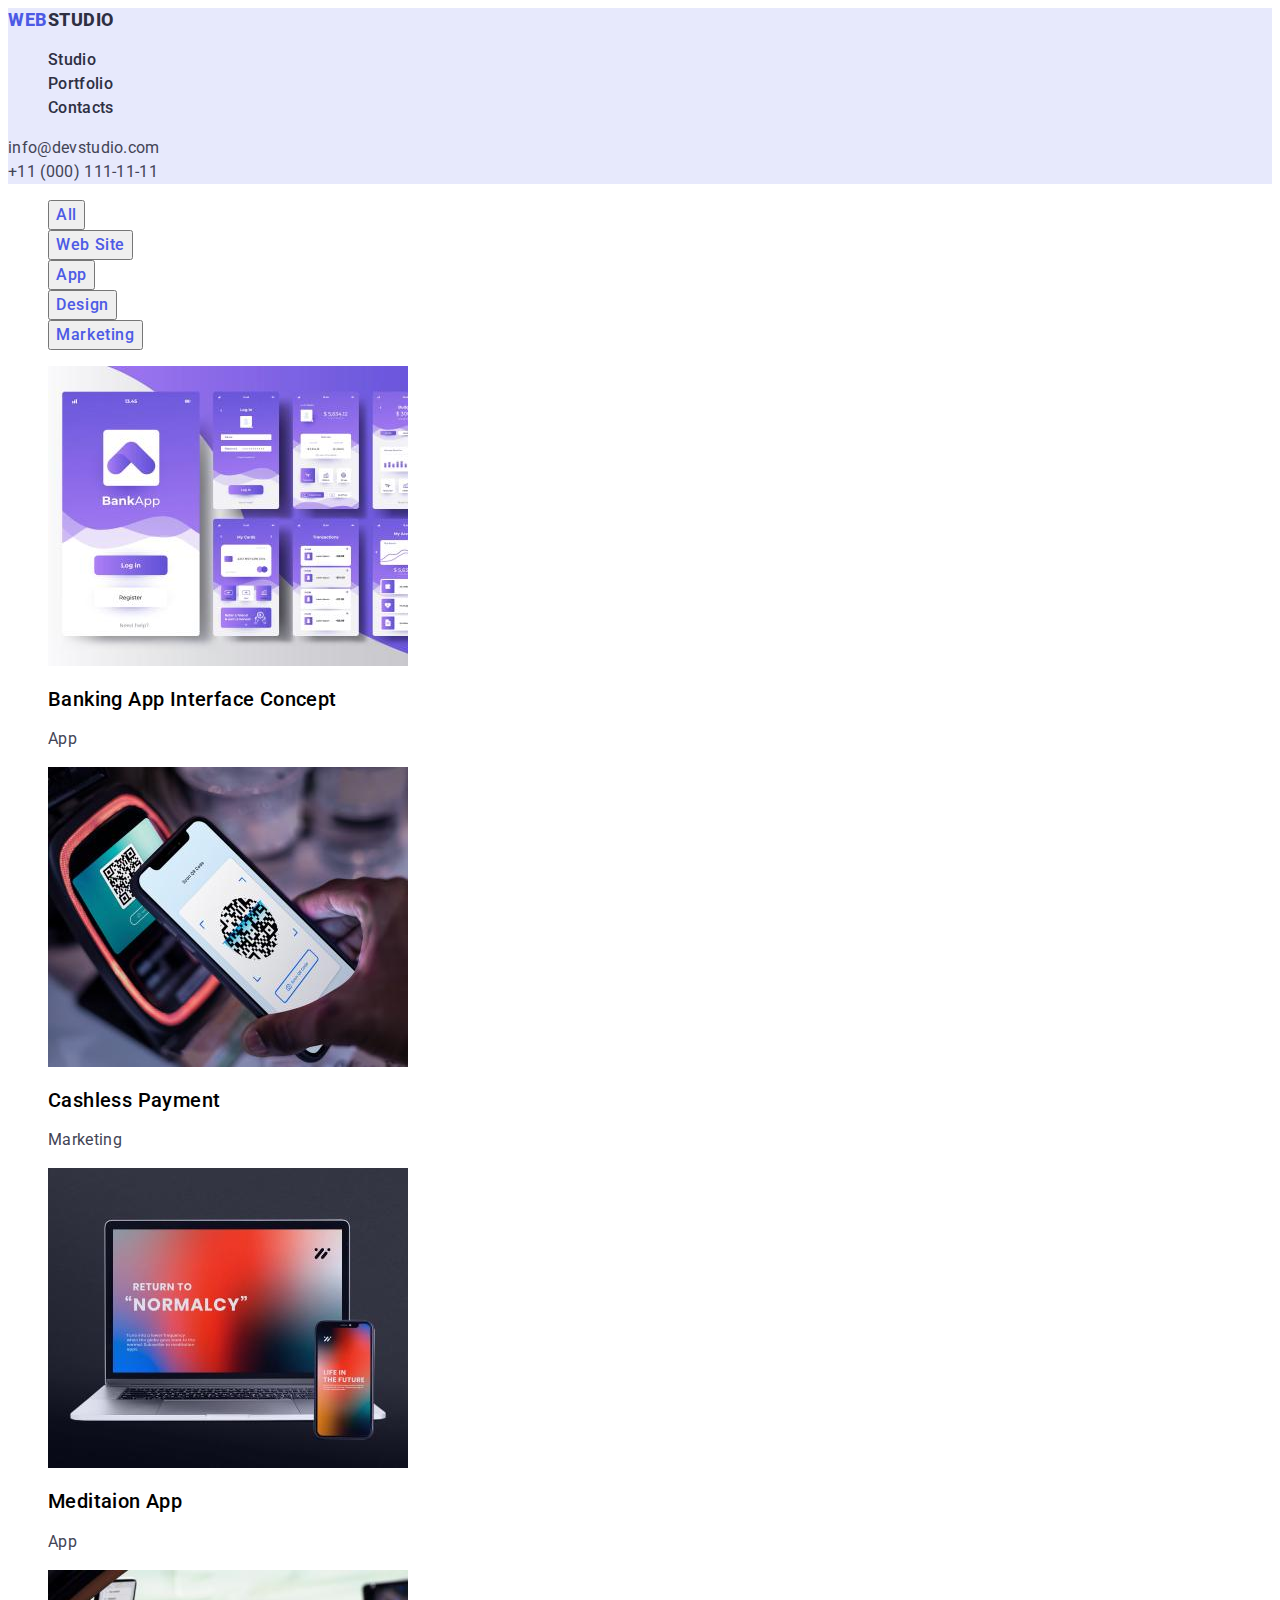
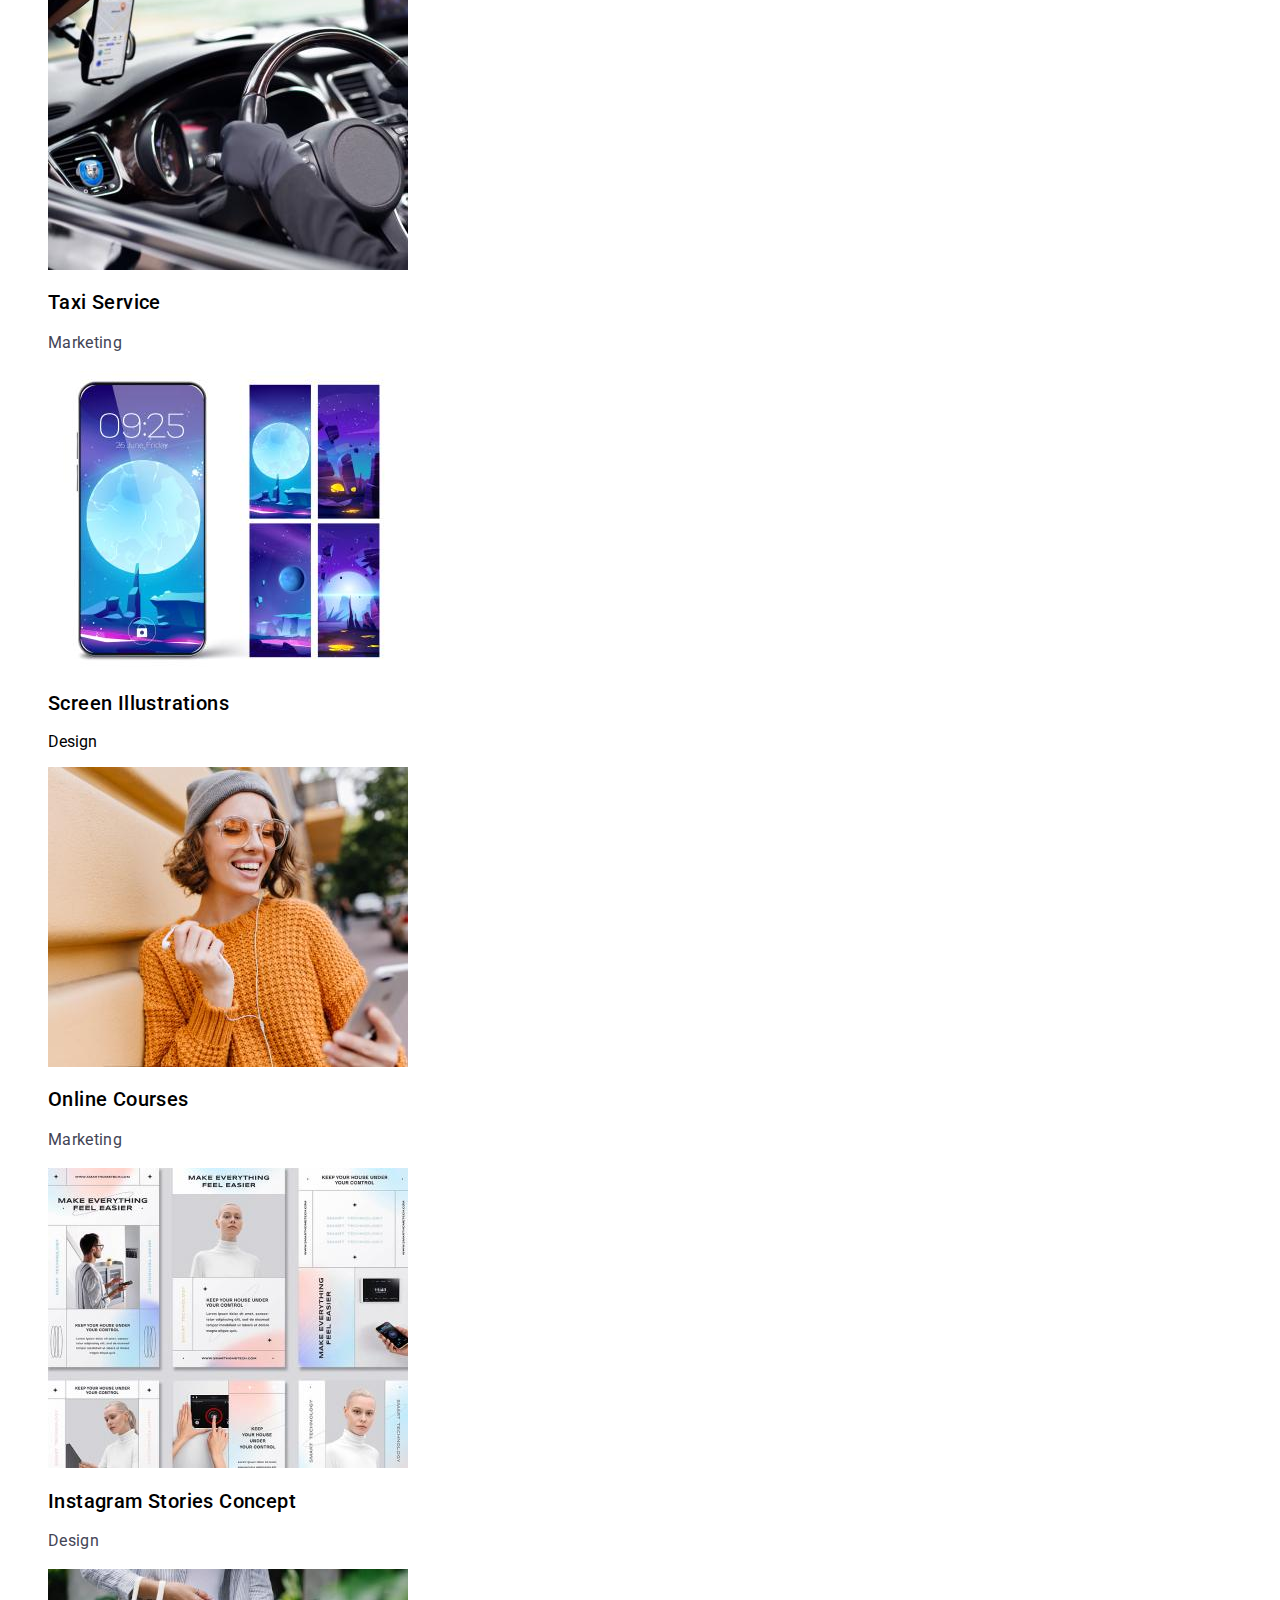
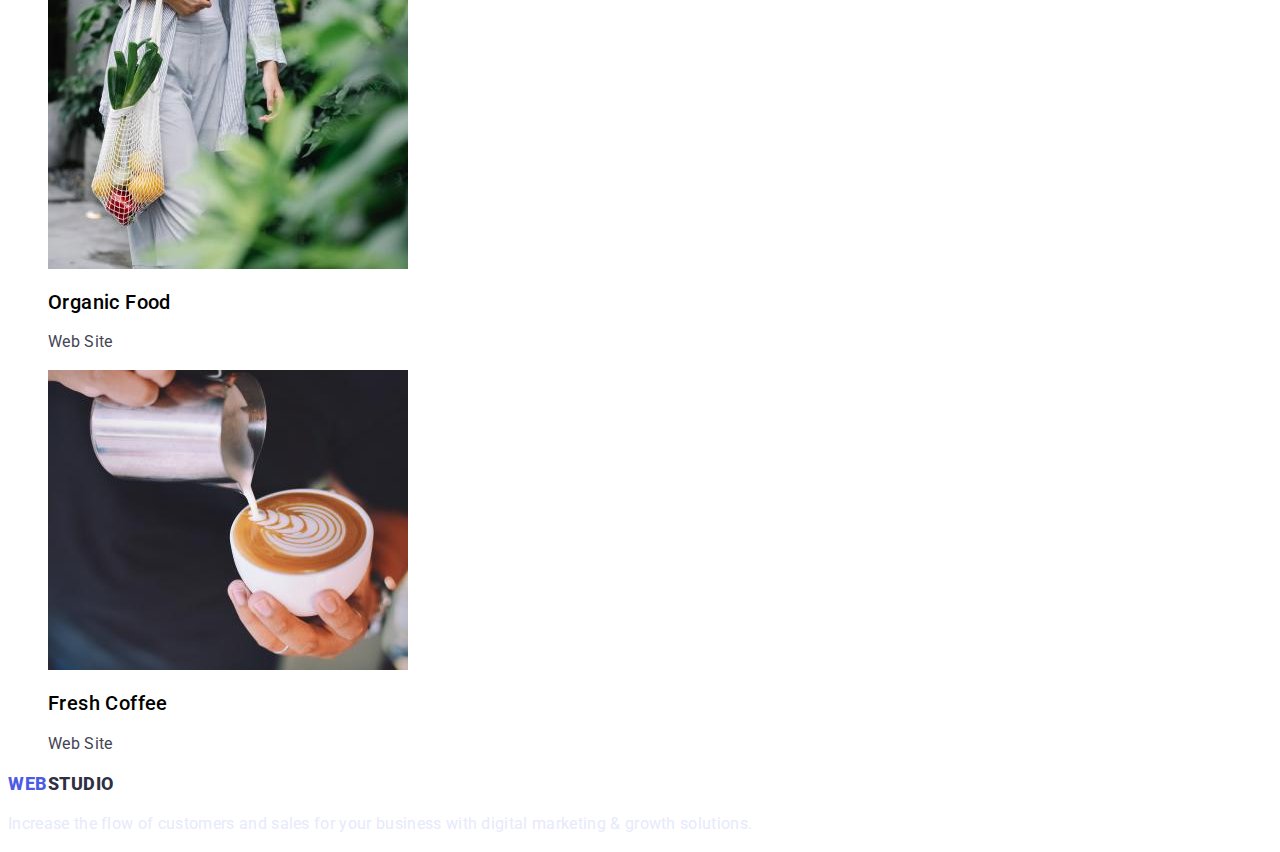
==== portfolio.html @ a1622639 "Initial commit" ====
<!DOCTYPE html>
<html lang="en">
  <head>
    <meta charset="UTF-8" />
    <meta http-equiv="X-UA-Compatible" content="IE=edge" />
    <meta name="viewport" content="width=device-width, initial-scale=1.0" />
    <title>Portfolio</title>
<link rel="preconnect" href="https://fonts.googleapis.com">
<link rel="preconnect" href="https://fonts.gstatic.com" crossorigin>
<link href="https://fonts.googleapis.com/css2?family=Raleway:wght@400;800&family=Roboto:ital,wght@0,400;0,500;0,900;1,700&display=swap" rel="stylesheet">
<link rel="stylesheet" href="./css/styles.css">
  </head>
  <body>
    <header class="header ">
      <nav class="header-navigation list ">
      <a href="./index.html" class="logo link">Web<span class="logo-span">Studio</span></a>
        </a>

        <ul class="link header-list list">
          <li class="header-item"><a href="./index.html" class="header-link link">Studio</a></li>
          <li class="header-item"><a href="./portfolio.html" class="header-link link">Portfolio</a></li>
          <li class="header-item"><a href="" class="header-link link">Contacts</a></li>
        </ul>
      </nav>  
         
       <address class="header-addres list link"><li>
        <a href="info@devstudio.com" class="header-mail list link">info@devstudio.com</a></li>
        <li><a href="tel:+110001111111" class="header-tel list link">+11 (000) 111-11-11</a></li></address> 
    

    </header>
    <main class="hero">
      <section class="hero-section">
        <h1 style="display: none;">Portfolio</h1>
          <!-- Кнопки -->
<ul class="hero-list list">
  <li><button type="button" class="hero-btn">All</button></li>
  <li> <button type="button" class="hero-btn">Web Site</button></li>
  <li> <button type="button" class="hero-btn">App</button></li>
  <li><button type="button" class="hero-btn">Design</button></li>
  <li> <button type="button" class="hero-btn">Marketing</button></li>
</ul>
<!-- Кнопки -->

      <!-- Портфоліо -->
         
          <ul class="portfolio-list list">
            <li>
              <img src="./images/bank-app.jpg" alt="bank-app"> </img>
              <h2 class="portfolio-item">Banking App Interface Concept</h2>
                <p class="portfolio-subtitle">App</p>
            </li>
            <li>
              <img src="./images/cashless.jpg" alt="cashless-payment">
                <h2 class="portfolio-item">Cashless Payment</h2>
                <p class="portfolio-subtitle">Marketing</p>
              </img>
            </li>
            <li>
              <img src="./images/meditation-app.jpg" alt="meditation-app">
                <h2 class="portfolio-item">Meditaion App</h2>
                <p class="portfolio-subtitle">App</p>
              </img>
            </li>
            <li>
              <img src="./images/taxi-service.jpg" alt="taxi-service">
                <h2 class="portfolio-item">Taxi Service</h2>
                <p class="portfolio-subtitle">Marketing</p>
              </img>
            </li>
            <li>
              <img src="./images/screen.jpg" alt="Illustrations">
                <h2 class="portfolio-item">Screen Illustrations</h2>
                <p>Design</p>
              </img>
            </li>
            <li>
              <img src="./images/courses.jpg" alt="online-courses">
                <h2 class="portfolio-item">Online Courses</h2>
                <p class="portfolio-subtitle">Marketing</p>
              </img>
            </li>
            <li>
              <img src="./images/insta-stories.jpg" alt="Instagram">
                <h2 class="portfolio-item">Instagram Stories Concept</h2>
                <p class="portfolio-subtitle">Design</p>
              </img>
            </li>
            <li>
              <img src="./images/organic-food.jpg" alt="organic-food">
                <h2 class="portfolio-item">Organic Food</h2>
                <p class="portfolio-subtitle">Web Site</p>
              </img>
            </li>
            <li>
              <img src="./images/fresh-coffe.jpg" alt="fresh-coffe">
                <h2 class="portfolio-item">Fresh Coffee</h2>
                <p class="portfolio-subtitle">Web Site</p> 
              </img>
            </li>
          </ul>

      <!-- Портфоліо -->
    </main>


    <footer class="footer">
      <a href="./index.html" class="logo link">Web<span class="logo-span">Studio</span></a>

      <p class="footer-subtitle">
        Increase the flow of customers and sales for your business with digital
        marketing & growth solutions.
      </p>
   
    </footer> 


  </body>
</html>
---- css/styles.css ----
:root {
  --navyblue: #2e2f42;
  --slate: #434455;
  --iris: #4d5ae5;
  --cornflower: #e7e9fc;
  --background: #fff;
  --white: #ffffff;
  --ocean: #404bbf;
}

body {
  font-family: 'Roboto', sans-serif;
  background-color: var(--background);
}
.list {
  list-style: none;
}
.link {
  text-decoration: none;
}

.logo {
  font-weight: 800;
  font-size: 18px;
  line-height: 1.33;
  display: flex;
  align-items: center;
  letter-spacing: 0.03em;
  text-transform: uppercase;
  color: var(--iris);
}
.logo-span {
  font-weight: 800;
  font-size: 18px;
  line-height: 1.33;
  display: flex;
  align-items: center;
  letter-spacing: 0.03em;
  text-transform: uppercase;
  color: var(--navyblue);
}

/* HW-1 */
.hw-header-link {
  font-weight: 500;
  font-size: 16px;
  line-height: 1.5;
  letter-spacing: 0.02em;
  color: var(--navyblue);
}
.hw-header {
}

.hw-header-list:hover,
.hw-header-list:focus {
  background-color: var(--cornflower);
  color: purple;
}
.hw-header-list {
  background-color: var(--cornflower);
  font-weight: 500;
  font-size: 16px;
  line-height: 1.5;
  letter-spacing: 0.02em;
  color: var(--navyblue);
}
.hw-header-item {
  font-weight: 500;
  font-size: 16px;
  line-height: 1.5;
  letter-spacing: 0.02em;
  color: var(--navyblue);
}
.hw-header-address {
  font-style: normal;
}
.hw-header-mail {
  font-size: 16px;
  line-height: 1.5;

  color: var(--slate);
}
.hw-header-tel {
  font-size: 16px;
  line-height: 1.5;

  color: var(--slate);
}

.hw-hero {
  background-color: var(--navyblue);
}
.hw-hero-title {
  font-weight: 500;
  font-size: 56px;
  line-height: 1.07;
  letter-spacing: 0.02em;
  color: var(--white);
}
.hw-hero-btn {
  font-family: 'Roboto', sans-serif;
  font-weight: 500;
  font-size: 16px;
  line-height: 1.5;
  display: flex;
  letter-spacing: 0.04em;
  color: var(--white);
  background-color: var(--iris);
}
.hw-strategy {
}
.hw-strategy-list {
}

.hw-strategy-title {
  font-size: 20px;
  line-height: 1.2;
  letter-spacing: 0.02em;
  color: var(--navyblue);
}
.hw-strategy-subtitle {
  font-size: 16px;
  line-height: 1.5;
  letter-spacing: 0.02em;
  color: var(--navyblue);
}

.hw-do {
}
.hw-team {
}
.list {
}
.hw-team-title {
  font-weight: 700;
  font-size: 36px;
  line-height: 1.11;
  color: var(--navyblue);
}
.hw-team-item {
}
.hw-team-name {
  font-weight: 500;
  font-size: 20px;
  line-height: 1.2;
  letter-spacing: 0.02em;
  color: var(--navyblue);
}
.hw-team-subtitle {
  font-size: 16px;
  line-height: 1.5;
  letter-spacing: 0.02em;
  color: var(--navyblue);
}
.footer-title {
  font-size: 16px;
  line-height: 1.5;
  letter-spacing: 0.02em;
  color: var(--cornflower);
}

/* HW-1 */

.header {
  background-color: var(--cornflower);
}
.header-navigation {
}
.header-logo {
  font-family: 'Raleway', sans-serif;
}
.header-list {
  font-weight: 500;
  font-size: 16px;
  line-height: 1.5;
  letter-spacing: 0.02em;
  color: var(--navyblue);
}
.header-item {
}
.header-link {
  font-weight: 500;
  font-size: 16px;
  line-height: 1.5;
  letter-spacing: 0.02em;
  color: var(--navyblue);
}
.header-list {
  font-weight: 500;
  font-size: 16px;
  line-height: 1.5;
  letter-spacing: 0.02em;
  color: var(--navyblue);
}
.header-mail {
  font-style: normal;
  font-size: 16px;
  line-height: 1.5;
  letter-spacing: 0.02em;
  color: var(--slate);
}
.header-tel {
  font-style: normal;
  font-size: 16px;
  line-height: 1.5;
  letter-spacing: 0.02em;
  color: var(--slate);
}

.hero {
}
.hero-btn:hover,
.hero-btn:focus {
  color: var(--white);
  background-color: var(--ocean);
}
.hero-list:hover {
}
.hero-btn:hover {
  color: var(--white);
}
.hero-btn:focus {
  color: var(--white);
}
.hero-list {
  font-size: 16px;
  line-height: 1.5;
  letter-spacing: 0.04em;
  color: var(--cornflower);
}

.hero-btn {
  font-family: 'Roboto', sans-serif;
  font-weight: 500;
  font-size: 16px;
  line-height: 1.5;
  letter-spacing: 0.04em;
  color: var(--iris);
}

.portfolio {
}
.portfolio-list {
}
.portfolio-item {
  font-weight: 500;
  font-size: 20px;
  line-height: 1.2;
  letter-spacing: 0.02em;
  color: var(--navyblue) w;
}
.portfolio-subtitle {
  font-size: 16px;
  line-height: 1.5;
  letter-spacing: 0.02em;
  color: var(--slate);
}

.footer {
}
.footer-logo {
  font-family: 'Raleway', sans-serif;
  align-items: flex-start;
  padding: 0px;

  position: absolute;
  width: 115px;
  height: 22px;
  left: 156px;
  top: 1864px;
}
.footer-subtitle {
  font-size: 16px;
  line-height: 1.5;
  letter-spacing: 0.02em;
  color: var(--cornflower);
}
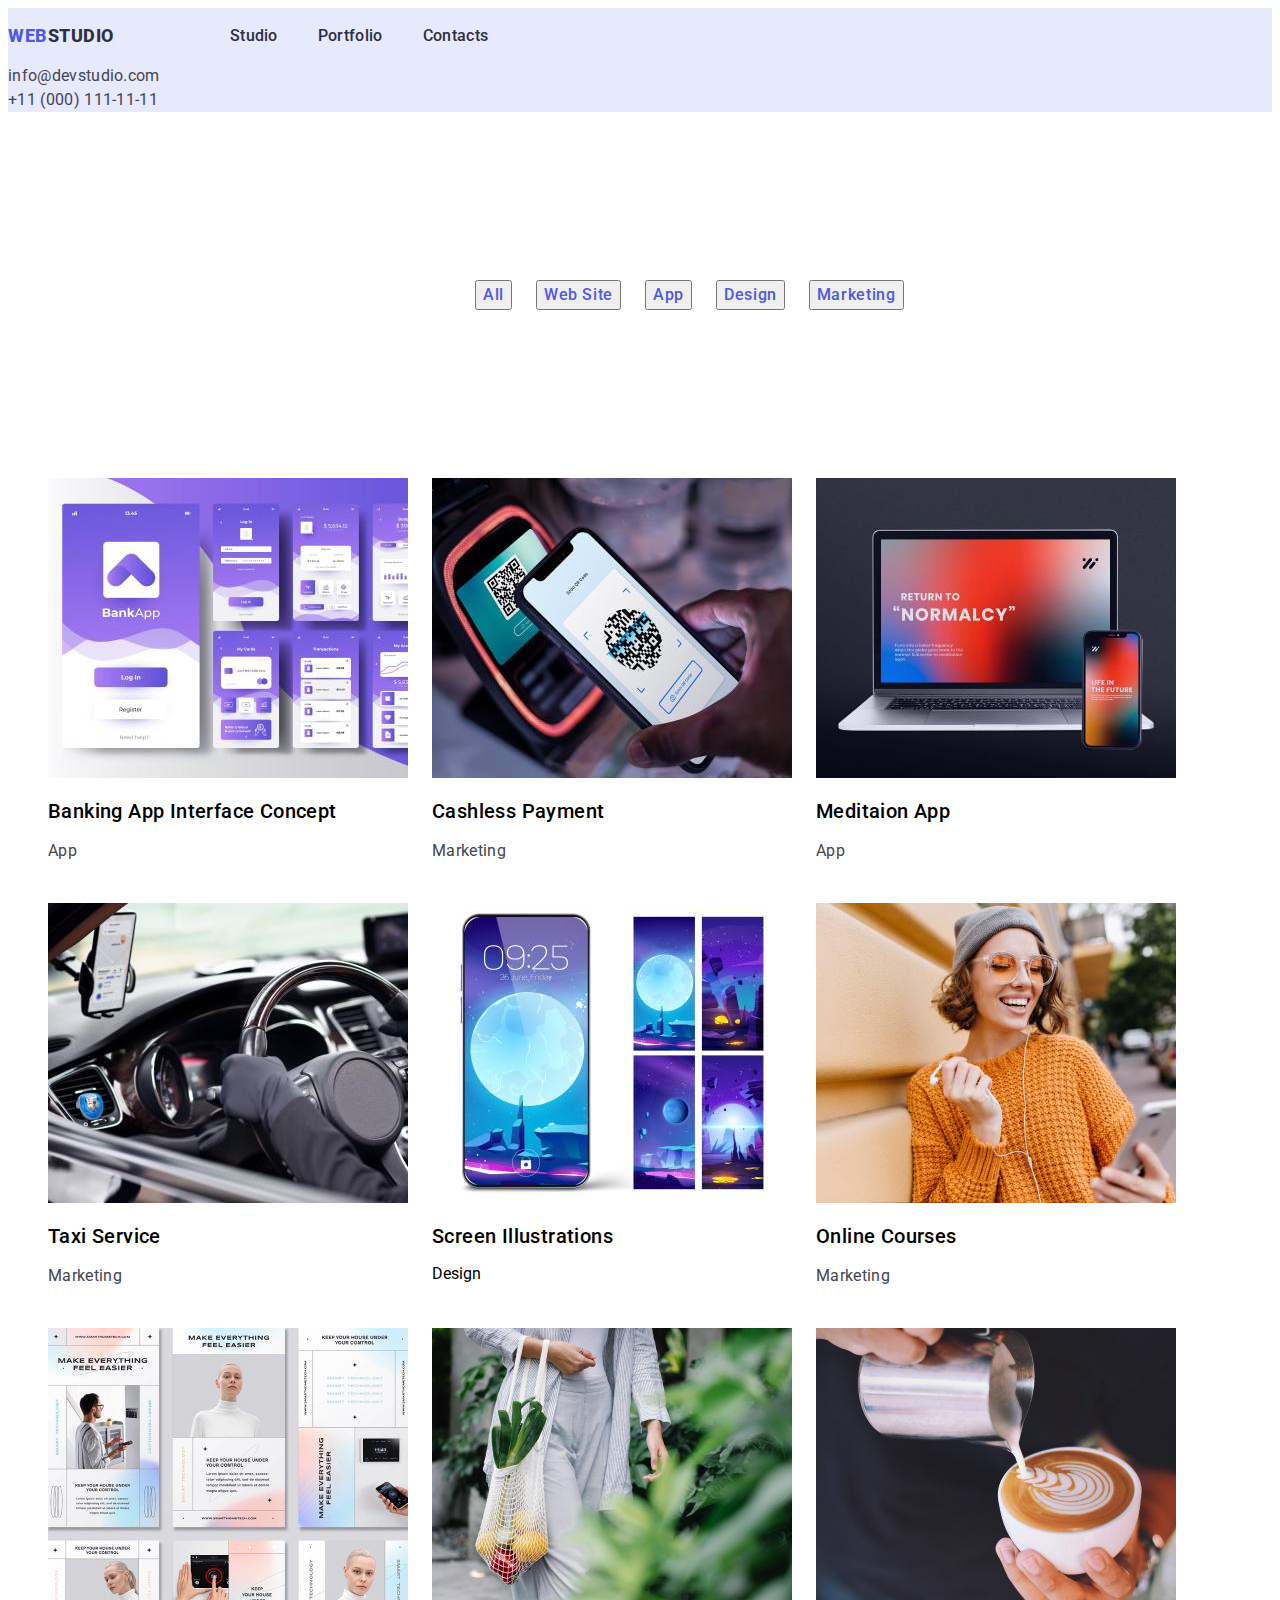
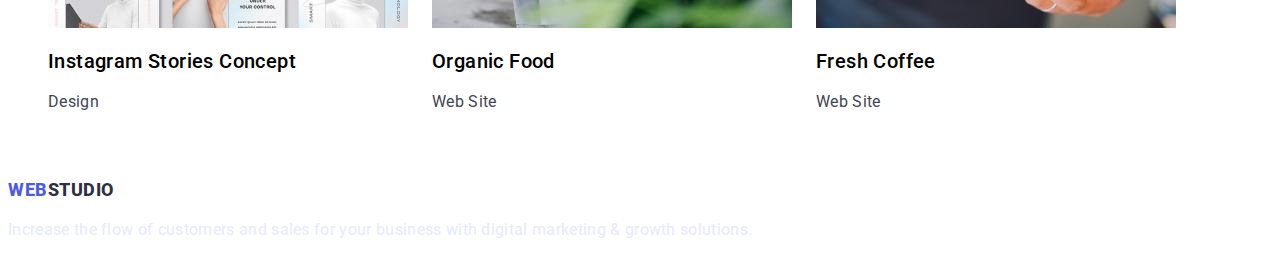
==== commit 493238e0: "update css,index and portolio" ====
--- a/portfolio.html
+++ b/portfolio.html
@@ -5,6 +5,10 @@
     <meta http-equiv="X-UA-Compatible" content="IE=edge" />
     <meta name="viewport" content="width=device-width, initial-scale=1.0" />
     <title>Portfolio</title>
+    <link rel="stylesheet" href="https://cdnjs.cloudflare.com/ajax/libs/modern-normalize/1.1.0/modern-normalize.min.css" 
+    integrity="sha512-wpPYUAdjBVSE4KJnH1VR1HeZfpl1ub8YT/NKx4PuQ5NmX2tKuGu6U/JRp5y+Y8XG2tV+wKQpNHVUX03MfMFn9Q==" 
+    crossorigin="anonymous" 
+    referrerpolicy="no-referrer" />
 <link rel="preconnect" href="https://fonts.googleapis.com">
 <link rel="preconnect" href="https://fonts.gstatic.com" crossorigin>
 <link href="https://fonts.googleapis.com/css2?family=Raleway:wght@400;800&family=Roboto:ital,wght@0,400;0,500;0,900;1,700&display=swap" rel="stylesheet">
@@ -12,6 +16,7 @@
   </head>
   <body>
     <header class="header ">
+      <div class="container">
       <nav class="header-navigation list ">
       <a href="./index.html" class="logo link">Web<span class="logo-span">Studio</span></a>
         </a>
@@ -22,14 +27,16 @@
           <li class="header-item"><a href="" class="header-link link">Contacts</a></li>
         </ul>
       </nav>  
-         
+         <div class="header-content">
        <address class="header-addres list link"><li>
         <a href="info@devstudio.com" class="header-mail list link">info@devstudio.com</a></li>
         <li><a href="tel:+110001111111" class="header-tel list link">+11 (000) 111-11-11</a></li></address> 
-    
+        </div>
+    </div>
 
     </header>
     <main class="hero">
+      <div class="container">
       <section class="hero-section">
         <h1 style="display: none;">Portfolio</h1>
           <!-- Кнопки -->
@@ -99,19 +106,20 @@
               </img>
             </li>
           </ul>
-
+</div>
       <!-- Портфоліо -->
     </main>
 
 
     <footer class="footer">
+      <div class="container">
       <a href="./index.html" class="logo link">Web<span class="logo-span">Studio</span></a>
 
       <p class="footer-subtitle">
         Increase the flow of customers and sales for your business with digital
         marketing & growth solutions.
       </p>
-   
+   </div>
     </footer> 
 
 
--- a/css/styles.css
+++ b/css/styles.css
@@ -6,11 +6,16 @@
   --background: #fff;
   --white: #ffffff;
   --ocean: #404bbf;
+  --cloud: #f4f4fd;
 }
 
 body {
   font-family: 'Roboto', sans-serif;
   background-color: var(--background);
+}
+.container {
+  width: 1440px;
+  margin: 0 auto;
 }
 .list {
   list-style: none;
@@ -24,6 +29,7 @@
   font-size: 18px;
   line-height: 1.33;
   display: flex;
+  margin-right: 76px;
   align-items: center;
   letter-spacing: 0.03em;
   text-transform: uppercase;
@@ -41,6 +47,9 @@
 }
 
 /* HW-1 */
+.header-container {
+  display: flex;
+}
 .hw-header-link {
   font-weight: 500;
   font-size: 16px;
@@ -49,6 +58,7 @@
   color: var(--navyblue);
 }
 .hw-header {
+  display: flex;
 }
 
 .hw-header-list:hover,
@@ -57,6 +67,8 @@
   color: purple;
 }
 .hw-header-list {
+  display: flex;
+  gap: 40px;
   background-color: var(--cornflower);
   font-weight: 500;
   font-size: 16px;
@@ -72,6 +84,9 @@
   color: var(--navyblue);
 }
 .hw-header-address {
+  margin-left: auto;
+  gap: 40px;
+  display: flex;
   font-style: normal;
 }
 .hw-header-mail {
@@ -81,6 +96,8 @@
   color: var(--slate);
 }
 .hw-header-tel {
+  margin-right: 40px;
+
   font-size: 16px;
   line-height: 1.5;
 
@@ -91,6 +108,7 @@
   background-color: var(--navyblue);
 }
 .hw-hero-title {
+  padding: 188px 472px 292px;
   font-weight: 500;
   font-size: 56px;
   line-height: 1.07;
@@ -108,8 +126,11 @@
   background-color: var(--iris);
 }
 .hw-strategy {
+  padding: 120px 0px;
 }
 .hw-strategy-list {
+  display: flex;
+  gap: 24px;
 }
 
 .hw-strategy-title {
@@ -126,18 +147,33 @@
 }
 
 .hw-do {
+  padding: 120px 0;
 }
 .hw-team {
+  background-color: var(--cloud);
+}
+.hw-do-container {
+}
+.hw-do-content {
+  align-items: center;
+  gap: 24px;
 }
 .list {
+}
+.hw-do-title {
+  margin-bottom: 72px;
+  text-align: center;
 }
 .hw-team-title {
   font-weight: 700;
   font-size: 36px;
+  text-align: center;
   line-height: 1.11;
   color: var(--navyblue);
 }
 .hw-team-item {
+  display: flex;
+  gap: 24px;
 }
 .hw-team-name {
   font-weight: 500;
@@ -165,11 +201,14 @@
   background-color: var(--cornflower);
 }
 .header-navigation {
+  display: flex;
 }
 .header-logo {
   font-family: 'Raleway', sans-serif;
 }
 .header-list {
+  display: flex;
+  gap: 40px;
   font-weight: 500;
   font-size: 16px;
   line-height: 1.5;
@@ -191,6 +230,11 @@
   line-height: 1.5;
   letter-spacing: 0.02em;
   color: var(--navyblue);
+}
+.header-content {
+  display: flex;
+}
+.header-address {
 }
 .header-mail {
   font-style: normal;
@@ -223,6 +267,9 @@
   color: var(--white);
 }
 .hero-list {
+  margin: 168px 427px;
+  display: flex;
+  gap: 24px;
   font-size: 16px;
   line-height: 1.5;
   letter-spacing: 0.04em;
@@ -241,6 +288,10 @@
 .portfolio {
 }
 .portfolio-list {
+  display: flex;
+  flex-wrap: wrap;
+  gap: 24px;
+  margin-bottom: 48px;
 }
 .portfolio-item {
   font-weight: 500;
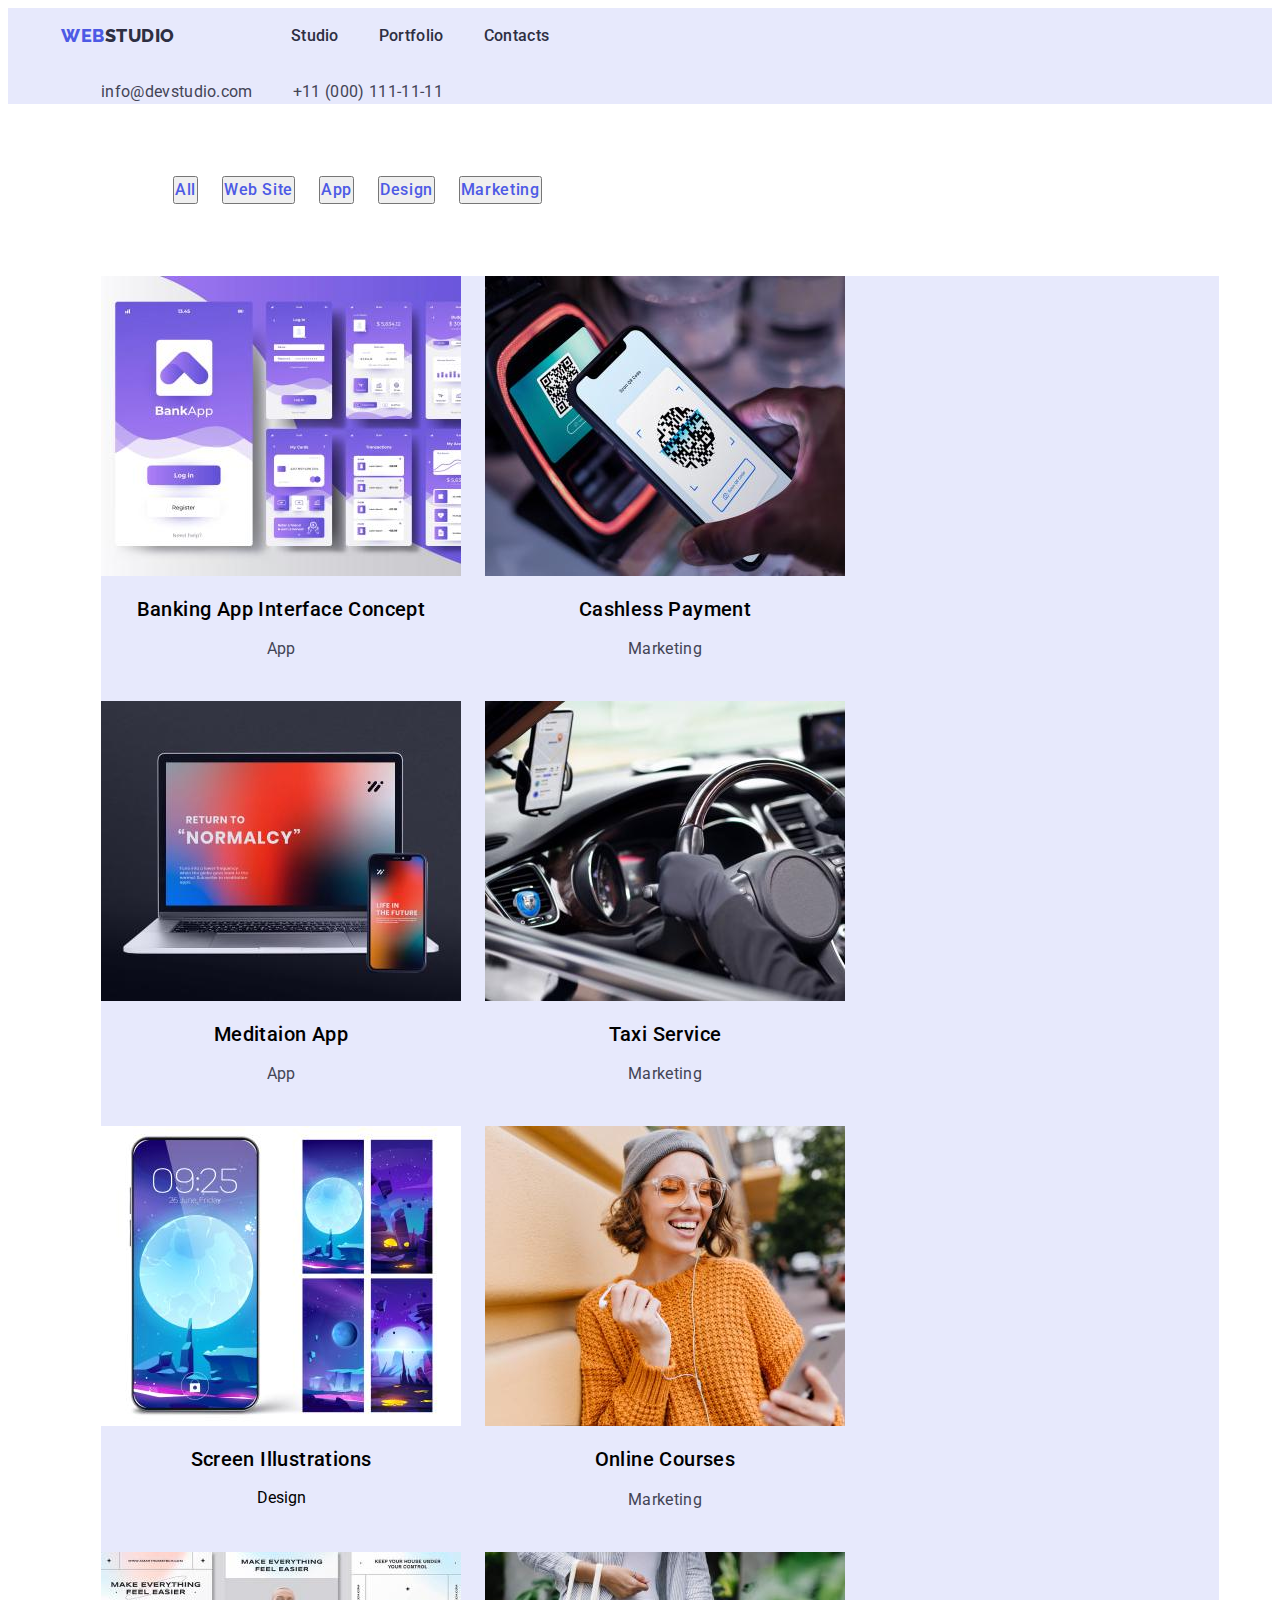
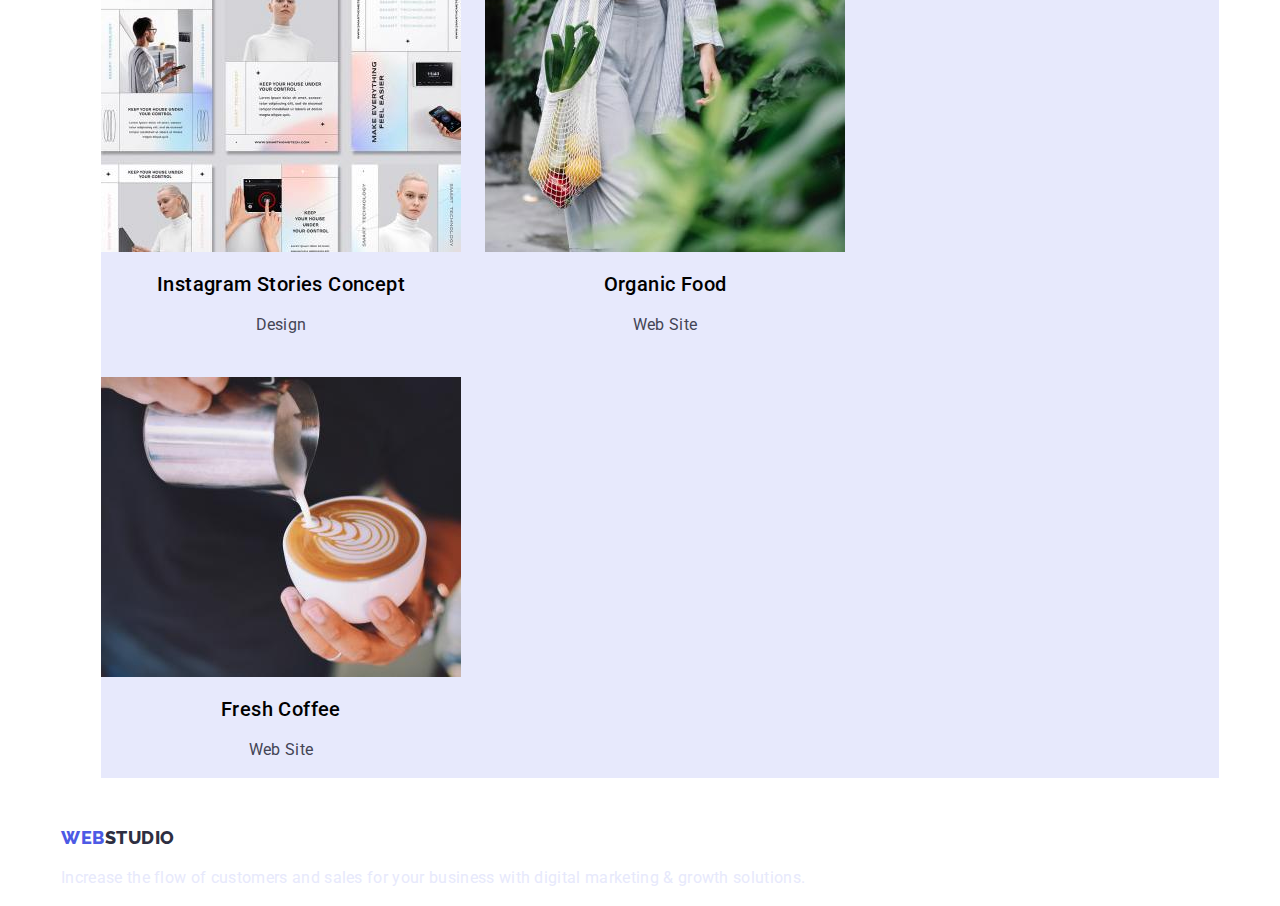
==== commit e58a4ce8: "update css,index and portfolio" ====
--- a/portfolio.html
+++ b/portfolio.html
@@ -27,11 +27,13 @@
           <li class="header-item"><a href="" class="header-link link">Contacts</a></li>
         </ul>
       </nav>  
-         <div class="header-content">
-       <address class="header-addres list link"><li>
-        <a href="info@devstudio.com" class="header-mail list link">info@devstudio.com</a></li>
-        <li><a href="tel:+110001111111" class="header-tel list link">+11 (000) 111-11-11</a></li></address> 
-        </div>
+
+       <address class="header-addres list link">
+          <ul class="header-content"> 
+            <li class="header-address-list"><a href="info@devstudio.com" class="header-mail list link">info@devstudio.com</a></li>
+        <li class="header-address-list"><a href="tel:+110001111111" class="header-tel list link">+11 (000) 111-11-11</a></li></ul>
+      </address> 
+
     </div>
 
     </header>
@@ -52,10 +54,13 @@
       <!-- Портфоліо -->
          
           <ul class="portfolio-list list">
+        <div class="portfolio-background"> 
             <li>
+              
               <img src="./images/bank-app.jpg" alt="bank-app"> </img>
               <h2 class="portfolio-item">Banking App Interface Concept</h2>
                 <p class="portfolio-subtitle">App</p>
+             
             </li>
             <li>
               <img src="./images/cashless.jpg" alt="cashless-payment">
@@ -106,6 +111,7 @@
               </img>
             </li>
           </ul>
+          </div>
 </div>
       <!-- Портфоліо -->
     </main>
--- a/css/styles.css
+++ b/css/styles.css
@@ -14,8 +14,11 @@
   background-color: var(--background);
 }
 .container {
-  width: 1440px;
-  margin: 0 auto;
+  width: 1158px;
+  padding-left: 15px;
+  padding-right: 15px;
+  margin-left: auto;
+  margin-right: auto;
 }
 .list {
   list-style: none;
@@ -25,6 +28,7 @@
 }
 
 .logo {
+  font-family: raleway;
   font-weight: 800;
   font-size: 18px;
   line-height: 1.33;
@@ -36,6 +40,7 @@
   color: var(--iris);
 }
 .logo-span {
+  font-family: raleway;
   font-weight: 800;
   font-size: 18px;
   line-height: 1.33;
@@ -75,6 +80,9 @@
   line-height: 1.5;
   letter-spacing: 0.02em;
   color: var(--navyblue);
+  padding-right: 220px;
+  margin: 0;
+  padding: 0;
 }
 .hw-header-item {
   font-weight: 500;
@@ -105,11 +113,17 @@
 }
 
 .hw-hero {
+  padding: 188px 0;
   background-color: var(--navyblue);
 }
 .hw-hero-title {
-  padding: 188px 472px 292px;
-  font-weight: 500;
+  margin-left: auto;
+  margin-right: auto;
+  width: 496px;
+  height: 120px;
+  left: 472px;
+  top: 260px;
+  font-weight: 700;
   font-size: 56px;
   line-height: 1.07;
   letter-spacing: 0.02em;
@@ -129,11 +143,15 @@
   padding: 120px 0px;
 }
 .hw-strategy-list {
+  padding: 0;
+  margin: 0;
   display: flex;
   gap: 24px;
 }
 
 .hw-strategy-title {
+  padding: 0;
+  margin: 0;
   font-size: 20px;
   line-height: 1.2;
   letter-spacing: 0.02em;
@@ -147,24 +165,35 @@
 }
 
 .hw-do {
-  padding: 120px 0;
+  display: flex;
+}
+.hw-do-list {
+  display: flex;
+  gap: 24px;
+}
+.hw-do-item {
+  display: flex;
 }
 .hw-team {
   background-color: var(--cloud);
 }
-.hw-do-container {
-}
-.hw-do-content {
-  align-items: center;
-  gap: 24px;
-}
+
 .list {
 }
 .hw-do-title {
   margin-bottom: 72px;
   text-align: center;
 }
+.hw-team-background {
+  margin-top: 120px;
+  text-align: center;
+  padding-top: 32;
+  padding-bottom: 8;
+  margin: 0;
+}
 .hw-team-title {
+  padding-top: 120px;
+  padding-bottom: 72px;
   font-weight: 700;
   font-size: 36px;
   text-align: center;
@@ -215,6 +244,9 @@
   letter-spacing: 0.02em;
   color: var(--navyblue);
 }
+.header-address-list {
+  display: flex;
+}
 .header-item {
 }
 .header-link {
@@ -231,10 +263,16 @@
   letter-spacing: 0.02em;
   color: var(--navyblue);
 }
+.header-container {
+  display: flex;
+}
 .header-content {
-  display: flex;
+  text-align: center;
+  display: flex;
+  gap: 40px;
 }
 .header-address {
+  display: flex;
 }
 .header-mail {
   font-style: normal;
@@ -252,6 +290,7 @@
 }
 
 .hero {
+  box-sizing: border-box;
 }
 .hero-btn:hover,
 .hero-btn:focus {
@@ -267,7 +306,7 @@
   color: var(--white);
 }
 .hero-list {
-  margin: 168px 427px;
+  margin: 72px;
   display: flex;
   gap: 24px;
   font-size: 16px;
@@ -277,6 +316,8 @@
 }
 
 .hero-btn {
+  margin: 0;
+  padding: 0;
   font-family: 'Roboto', sans-serif;
   font-weight: 500;
   font-size: 16px;
@@ -285,6 +326,17 @@
   color: var(--iris);
 }
 
+.portfolio-background {
+  background-color: var(--cornflower);
+  gap: 24px;
+  padding-top: 32px;
+  padding-bottom: 8px;
+  text-align: center;
+  margin: 0;
+  padding: 0;
+  display: flex;
+  flex-wrap: wrap;
+}
 .portfolio {
 }
 .portfolio-list {
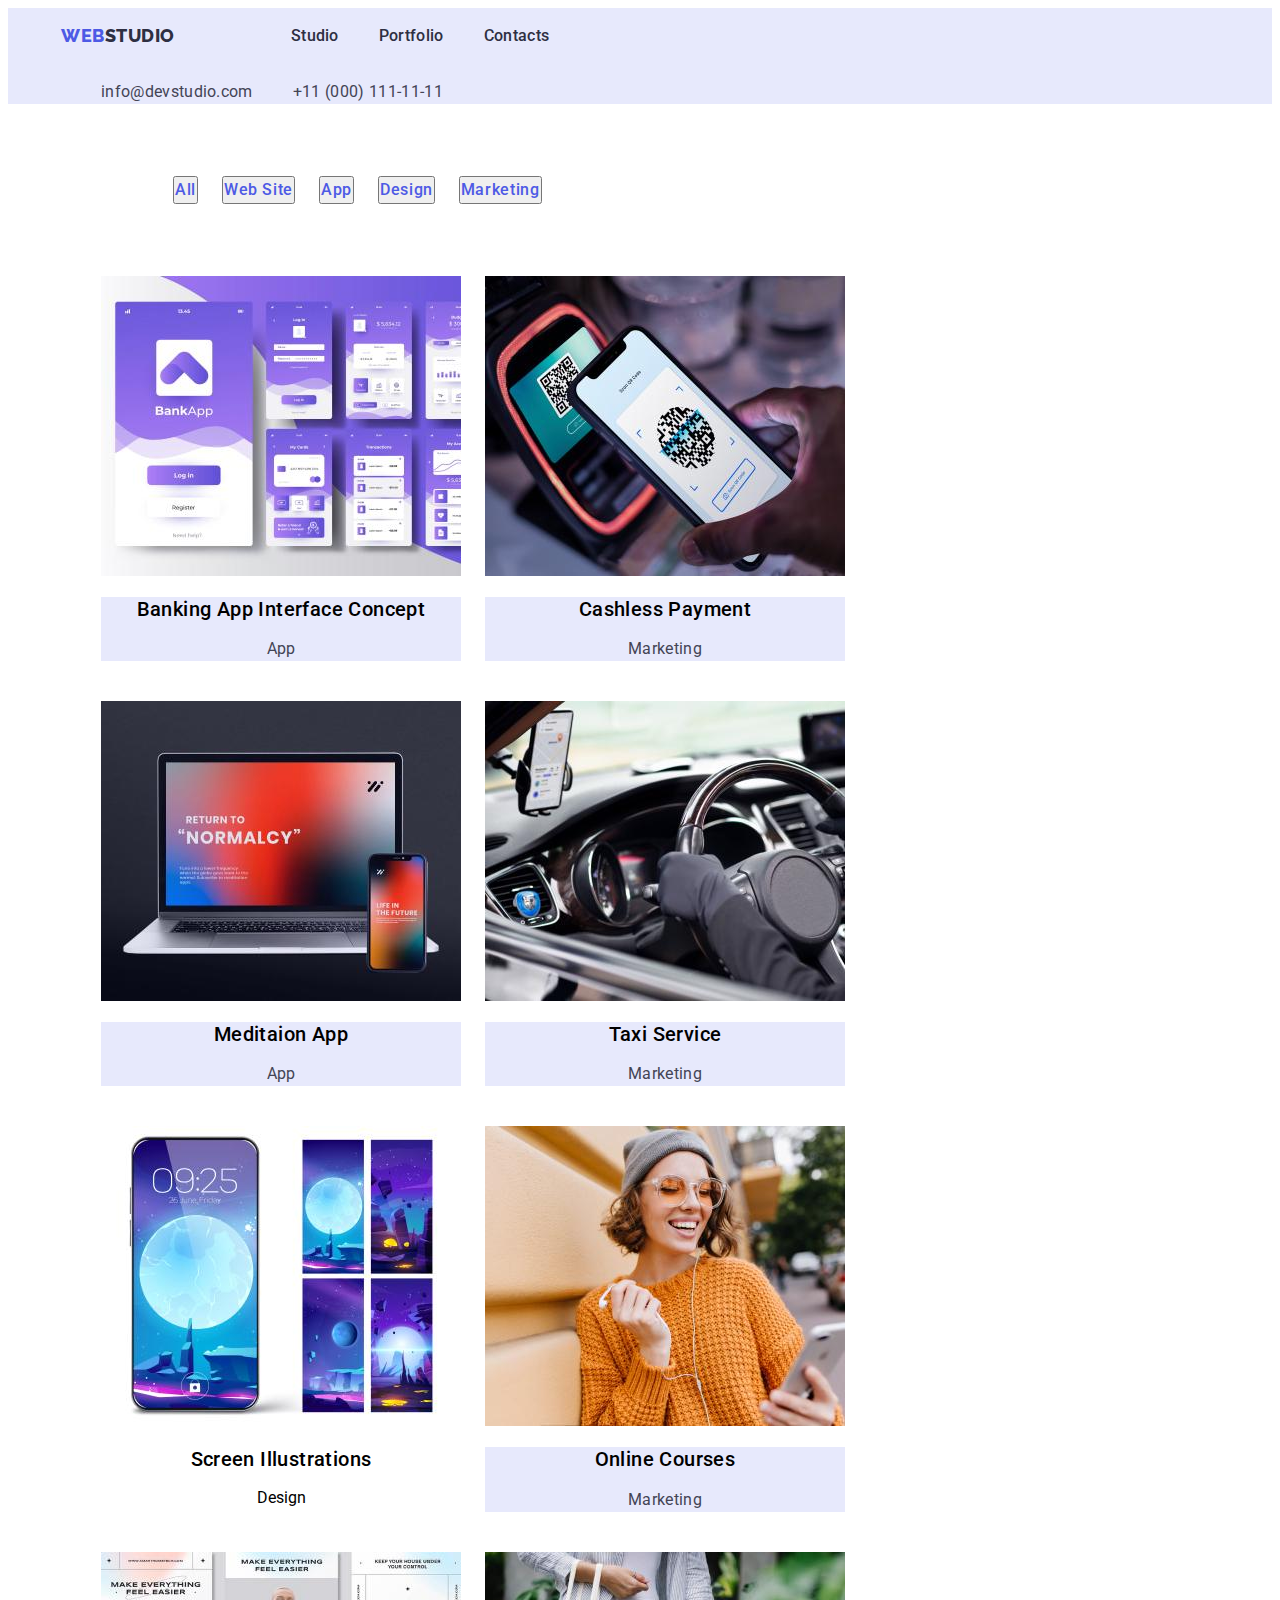
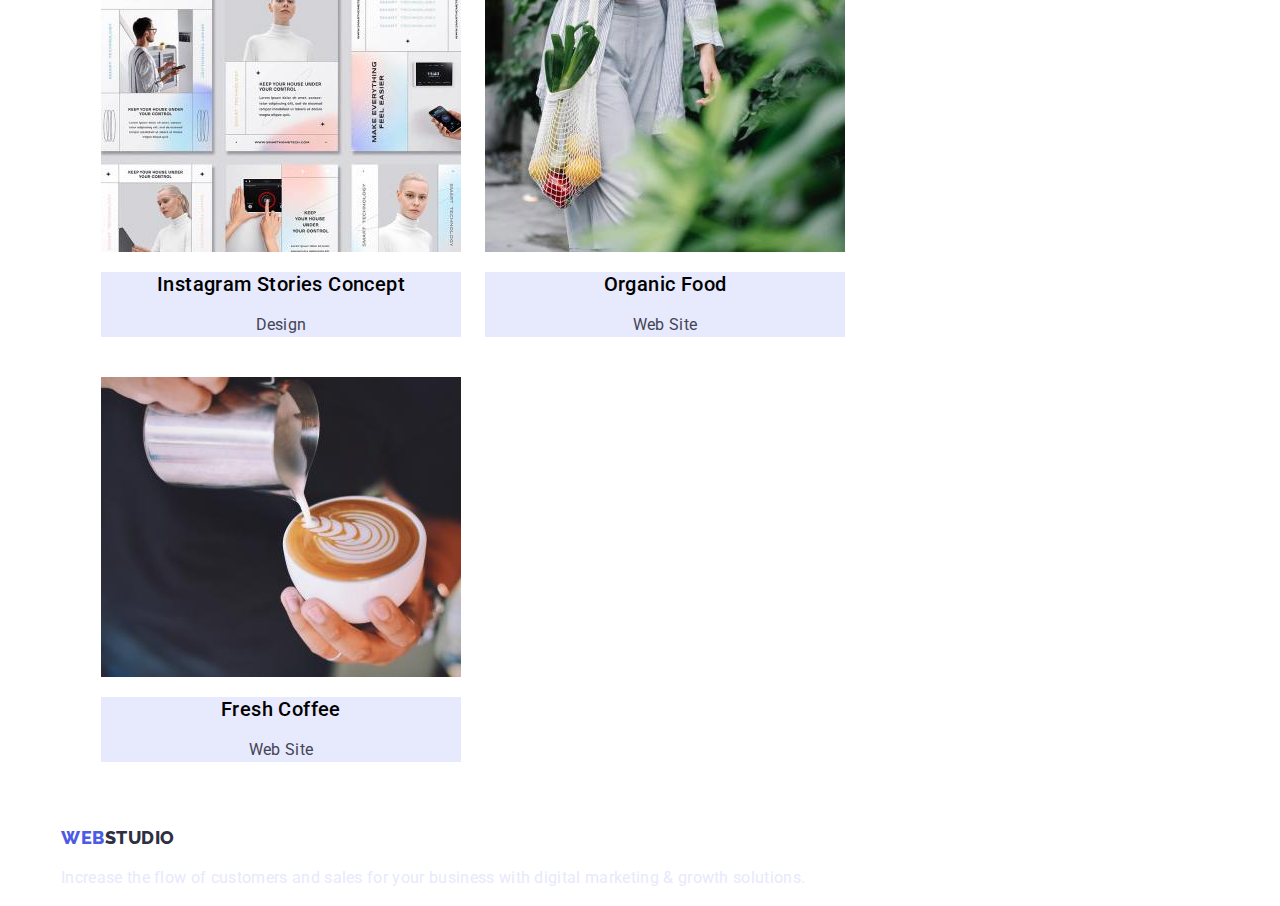
==== commit e48c799e: "css" ====
--- a/portfolio.html
+++ b/portfolio.html
@@ -56,58 +56,74 @@
           <ul class="portfolio-list list">
         <div class="portfolio-background"> 
             <li>
-              
+            
               <img src="./images/bank-app.jpg" alt="bank-app"> </img>
+                  <div class="portfolio-text">
               <h2 class="portfolio-item">Banking App Interface Concept</h2>
                 <p class="portfolio-subtitle">App</p>
-             
+             </div>
             </li>
             <li>
               <img src="./images/cashless.jpg" alt="cashless-payment">
+                    <div class="portfolio-text">
                 <h2 class="portfolio-item">Cashless Payment</h2>
                 <p class="portfolio-subtitle">Marketing</p>
+                </div>
               </img>
             </li>
             <li>
               <img src="./images/meditation-app.jpg" alt="meditation-app">
+                <div class="portfolio-text">
                 <h2 class="portfolio-item">Meditaion App</h2>
                 <p class="portfolio-subtitle">App</p>
+                </div>
               </img>
             </li>
             <li>
               <img src="./images/taxi-service.jpg" alt="taxi-service">
+                <div class="portfolio-text">
                 <h2 class="portfolio-item">Taxi Service</h2>
                 <p class="portfolio-subtitle">Marketing</p>
+                </div>
               </img>
             </li>
             <li>
               <img src="./images/screen.jpg" alt="Illustrations">
+                <div class="-text">
                 <h2 class="portfolio-item">Screen Illustrations</h2>
                 <p>Design</p>
+                </div>
               </img>
             </li>
             <li>
               <img src="./images/courses.jpg" alt="online-courses">
+                <div class="portfolio-text">
                 <h2 class="portfolio-item">Online Courses</h2>
                 <p class="portfolio-subtitle">Marketing</p>
+                </div>
               </img>
             </li>
             <li>
               <img src="./images/insta-stories.jpg" alt="Instagram">
+                <div class="portfolio-text">
                 <h2 class="portfolio-item">Instagram Stories Concept</h2>
                 <p class="portfolio-subtitle">Design</p>
               </img>
             </li>
             <li>
               <img src="./images/organic-food.jpg" alt="organic-food">
+                <div class="portfolio-text">
                 <h2 class="portfolio-item">Organic Food</h2>
                 <p class="portfolio-subtitle">Web Site</p>
+                </div>
               </img>
             </li>
             <li>
               <img src="./images/fresh-coffe.jpg" alt="fresh-coffe">
+                <div class="portfolio-text">
                 <h2 class="portfolio-item">Fresh Coffee</h2>
                 <p class="portfolio-subtitle">Web Site</p> 
+                </div>
               </img>
             </li>
           </ul>
--- a/css/styles.css
+++ b/css/styles.css
@@ -325,9 +325,10 @@
   letter-spacing: 0.04em;
   color: var(--iris);
 }
-
+.portfolio-text {
+  background-color: var(--cornflower);
+}
 .portfolio-background {
-  background-color: var(--cornflower);
   gap: 24px;
   padding-top: 32px;
   padding-bottom: 8px;
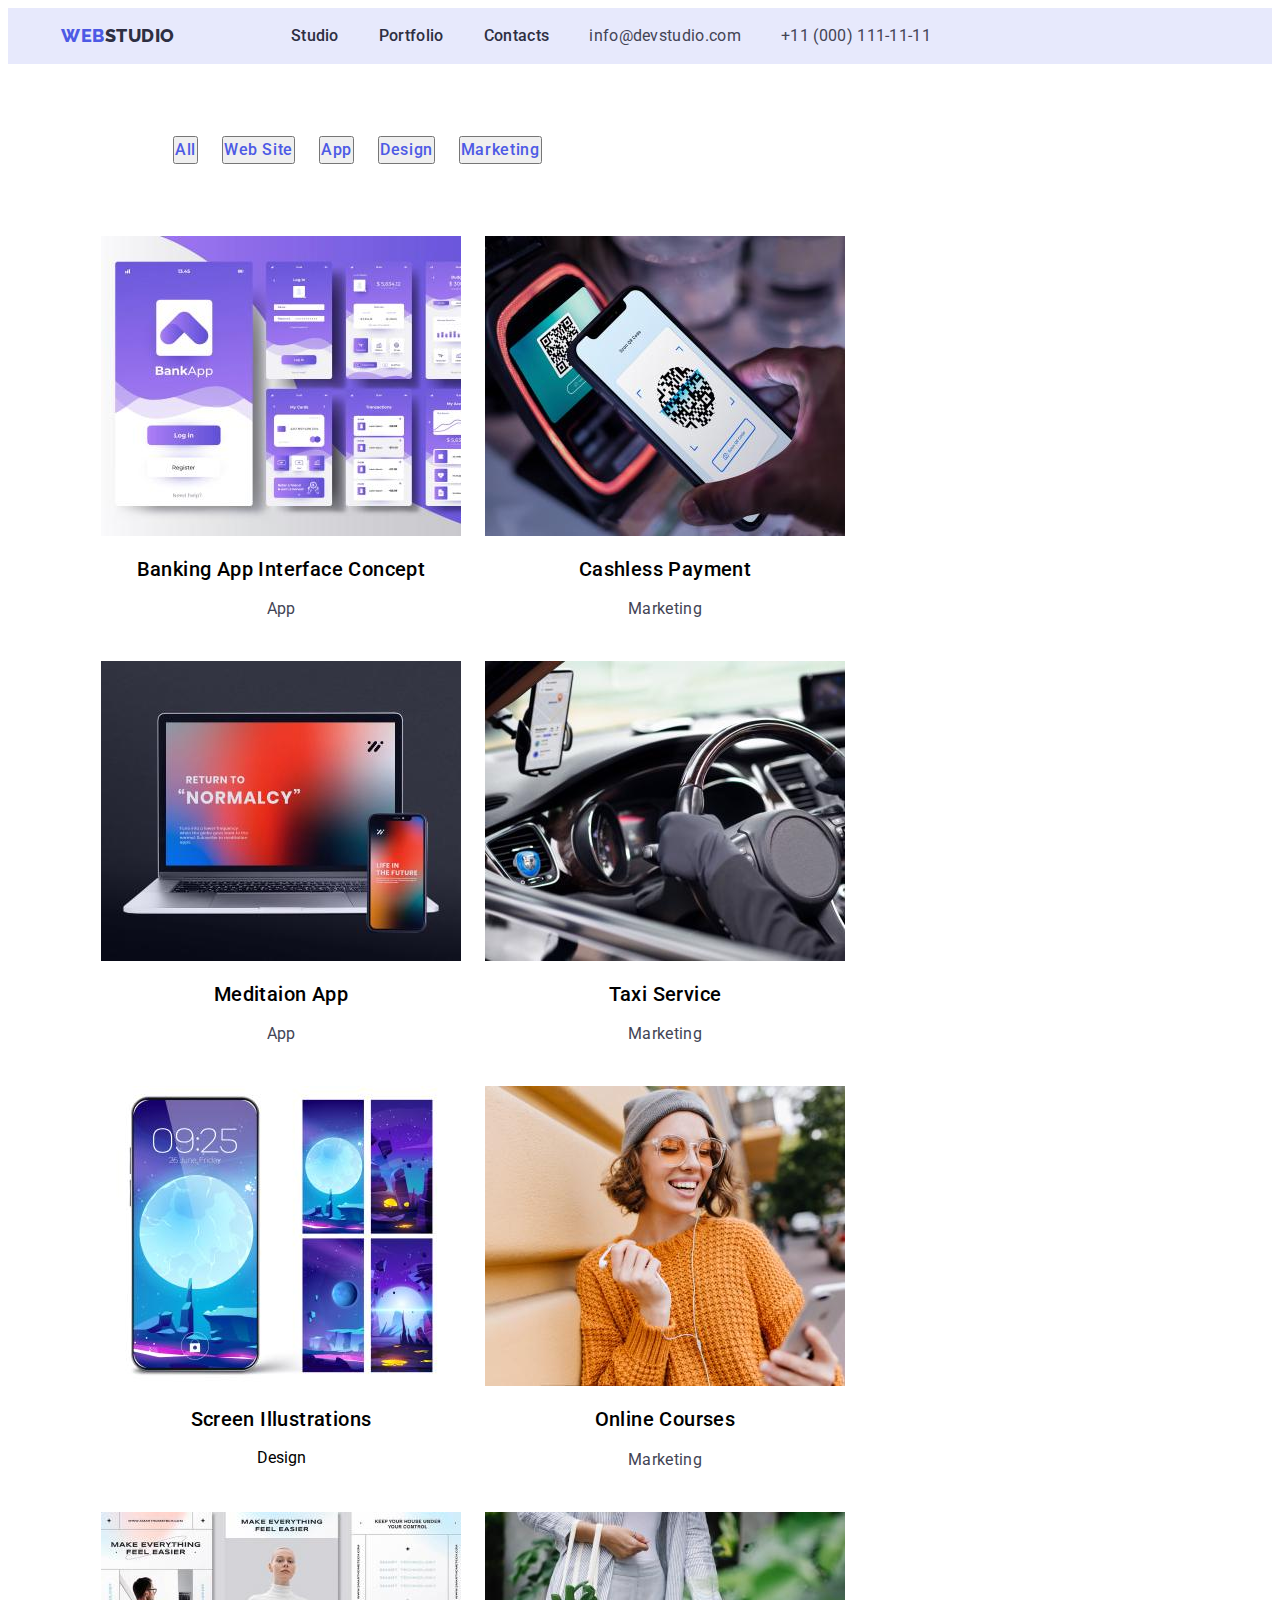
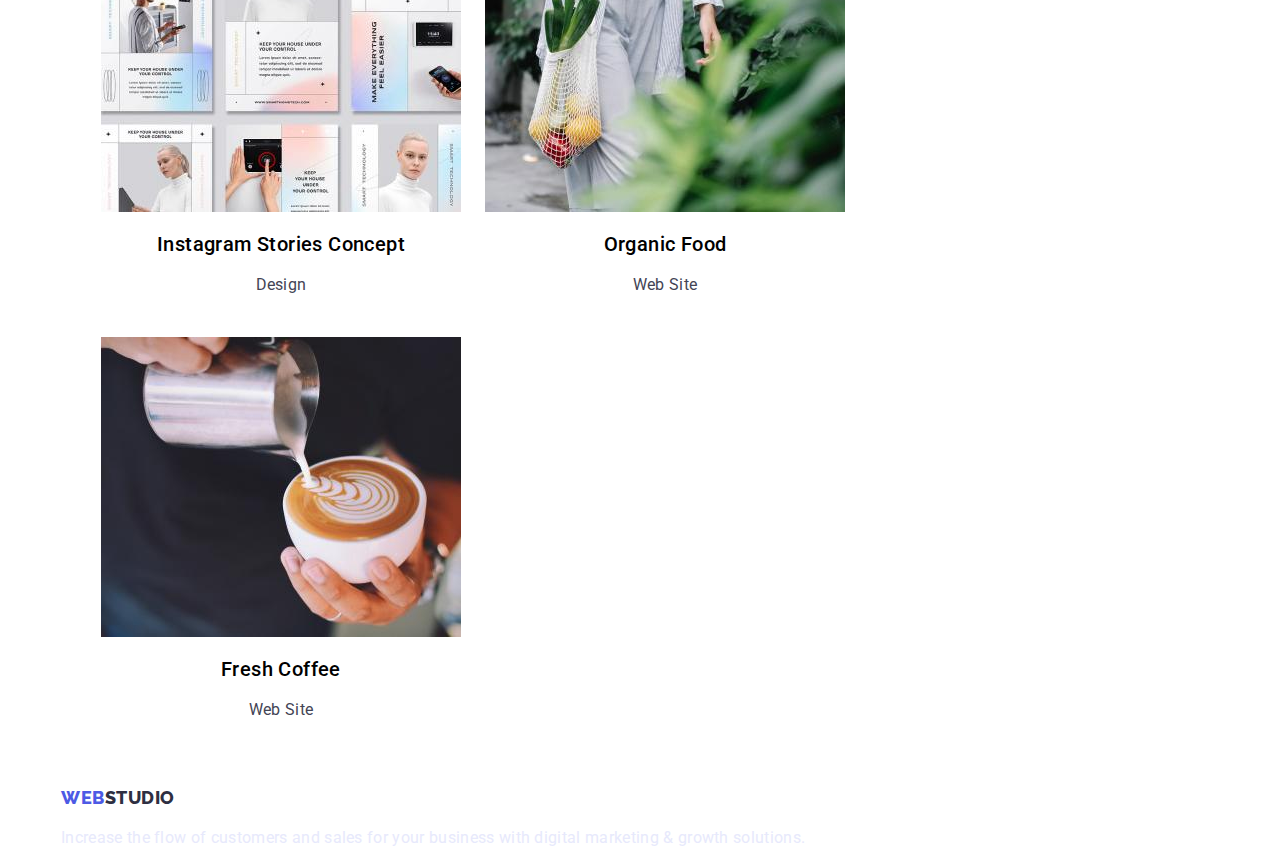
==== commit 34735a2a: "." ====
--- a/portfolio.html
+++ b/portfolio.html
@@ -16,7 +16,7 @@
   </head>
   <body>
     <header class="header ">
-      <div class="container">
+      <div class="container header-container">
       <nav class="header-navigation list ">
       <a href="./index.html" class="logo link">Web<span class="logo-span">Studio</span></a>
         </a>
@@ -89,7 +89,7 @@
             </li>
             <li>
               <img src="./images/screen.jpg" alt="Illustrations">
-                <div class="-text">
+                <div class="portfolio-text">
                 <h2 class="portfolio-item">Screen Illustrations</h2>
                 <p>Design</p>
                 </div>
--- a/css/styles.css
+++ b/css/styles.css
@@ -72,6 +72,8 @@
   color: purple;
 }
 .hw-header-list {
+  margin-top: 24px;
+  margin-bottom: 24px;
   display: flex;
   gap: 40px;
   background-color: var(--cornflower);
@@ -81,8 +83,8 @@
   letter-spacing: 0.02em;
   color: var(--navyblue);
   padding-right: 220px;
-  margin: 0;
-  padding: 0;
+  margin: auto;
+  padding: auto;
 }
 .hw-header-item {
   font-weight: 500;
@@ -129,7 +131,10 @@
   letter-spacing: 0.02em;
   color: var(--white);
 }
+
 .hw-hero-btn {
+  text-align: center;
+  margin-top: 48px;
   font-family: 'Roboto', sans-serif;
   font-weight: 500;
   font-size: 16px;
@@ -138,6 +143,10 @@
   letter-spacing: 0.04em;
   color: var(--white);
   background-color: var(--iris);
+  width: 169px;
+  height: 56px;
+  left: 636px;
+  top: 428px;
 }
 .hw-strategy {
   padding: 120px 0px;
@@ -326,7 +335,6 @@
   color: var(--iris);
 }
 .portfolio-text {
-  background-color: var(--cornflower);
 }
 .portfolio-background {
   gap: 24px;
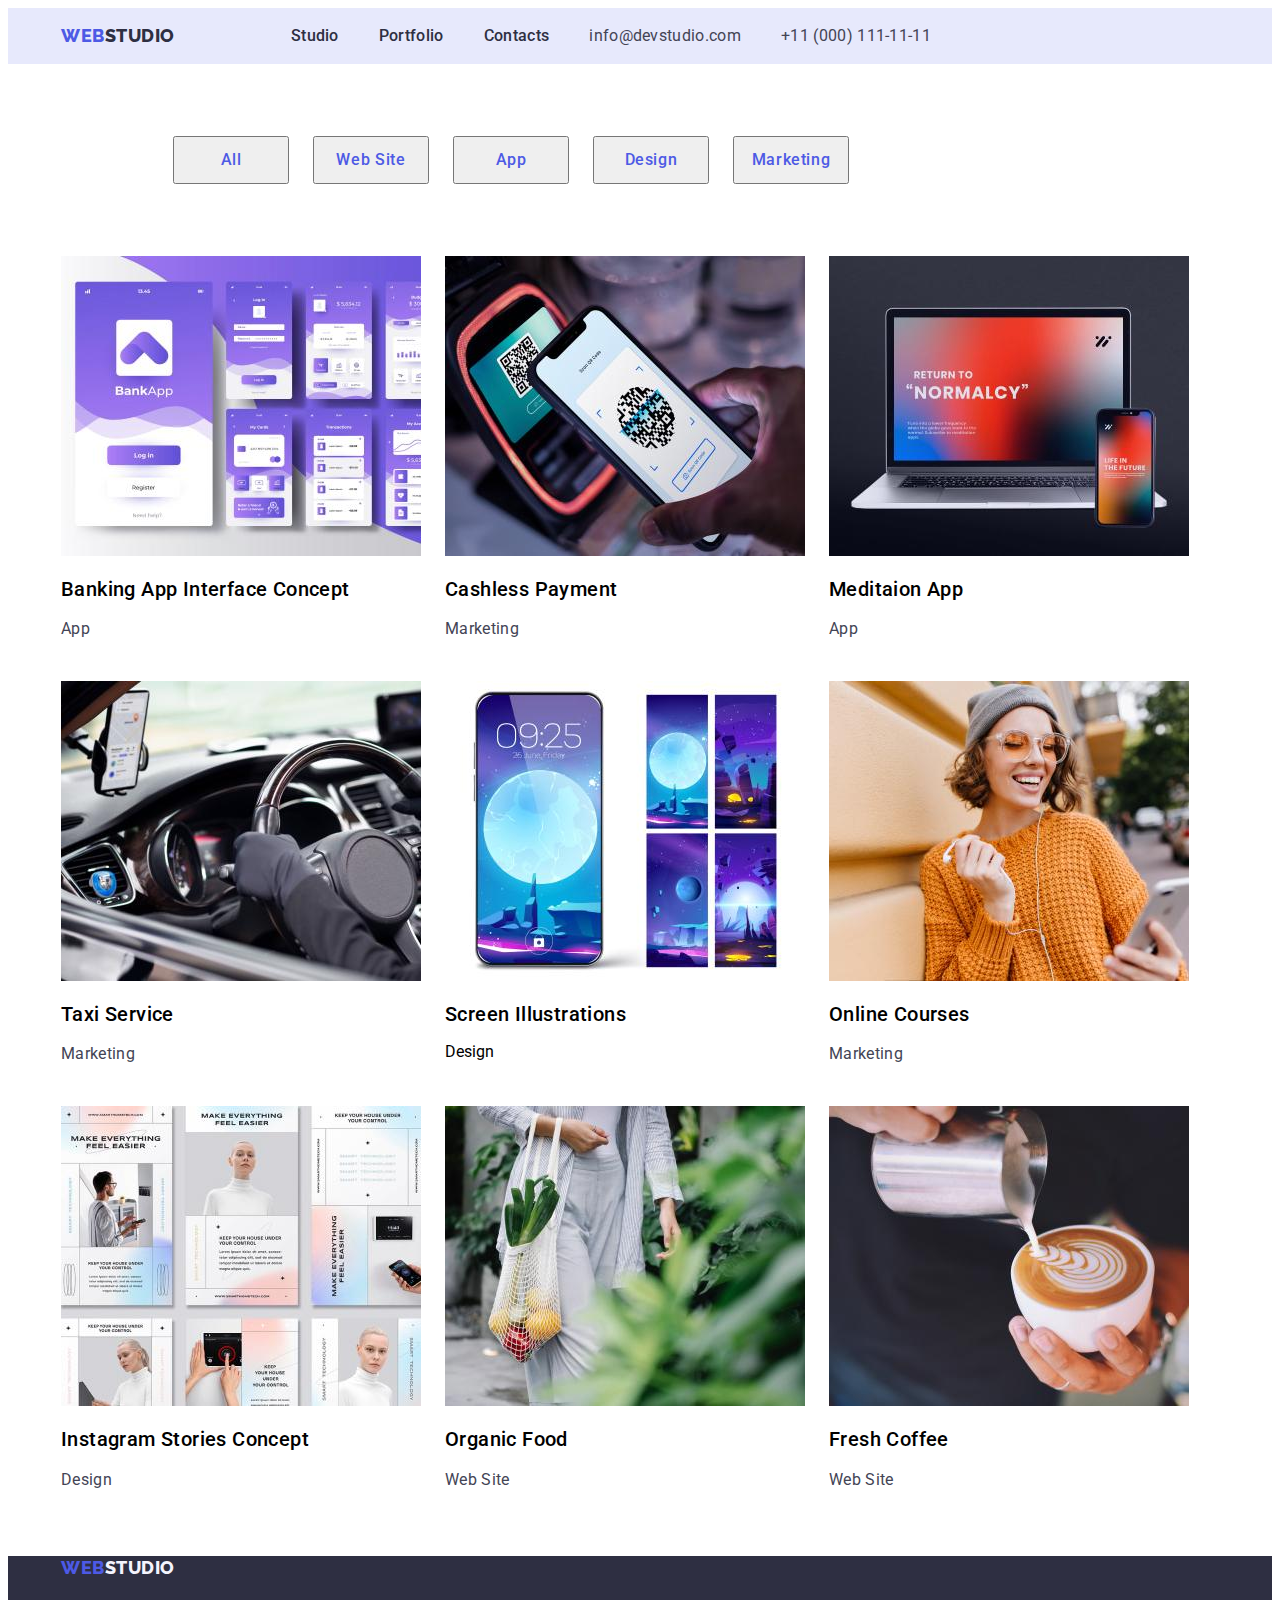
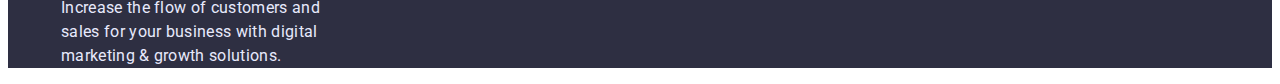
==== commit 1506b1da: "css,index,portfolio" ====
--- a/portfolio.html
+++ b/portfolio.html
@@ -135,7 +135,7 @@
 
     <footer class="footer">
       <div class="container">
-      <a href="./index.html" class="logo link">Web<span class="logo-span">Studio</span></a>
+      <a href="./index.html" class="logo link">Web<span class="logo-span logo-footer">Studio</span></a>
 
       <p class="footer-subtitle">
         Increase the flow of customers and sales for your business with digital
--- a/css/styles.css
+++ b/css/styles.css
@@ -226,11 +226,20 @@
   letter-spacing: 0.02em;
   color: var(--navyblue);
 }
+.hw-footer {
+  background-color: var(--navyblue);
+}
 .footer-title {
+  width: 264px;
+  height: 72px;
+  left: 156px;
   font-size: 16px;
   line-height: 1.5;
   letter-spacing: 0.02em;
   color: var(--cornflower);
+}
+.logo-footer {
+  color: var(--cloud);
 }
 
 /* HW-1 */
@@ -325,6 +334,8 @@
 }
 
 .hero-btn {
+  width: 116px;
+  height: 48px;
   margin: 0;
   padding: 0;
   font-family: 'Roboto', sans-serif;
@@ -340,7 +351,7 @@
   gap: 24px;
   padding-top: 32px;
   padding-bottom: 8px;
-  text-align: center;
+
   margin: 0;
   padding: 0;
   display: flex;
@@ -349,6 +360,7 @@
 .portfolio {
 }
 .portfolio-list {
+  padding-left: 0;
   display: flex;
   flex-wrap: wrap;
   gap: 24px;
@@ -369,6 +381,7 @@
 }
 
 .footer {
+  background-color: var(--navyblue);
 }
 .footer-logo {
   font-family: 'Raleway', sans-serif;
@@ -382,6 +395,9 @@
   top: 1864px;
 }
 .footer-subtitle {
+  width: 264px;
+  height: 72px;
+  left: 156px;
   font-size: 16px;
   line-height: 1.5;
   letter-spacing: 0.02em;
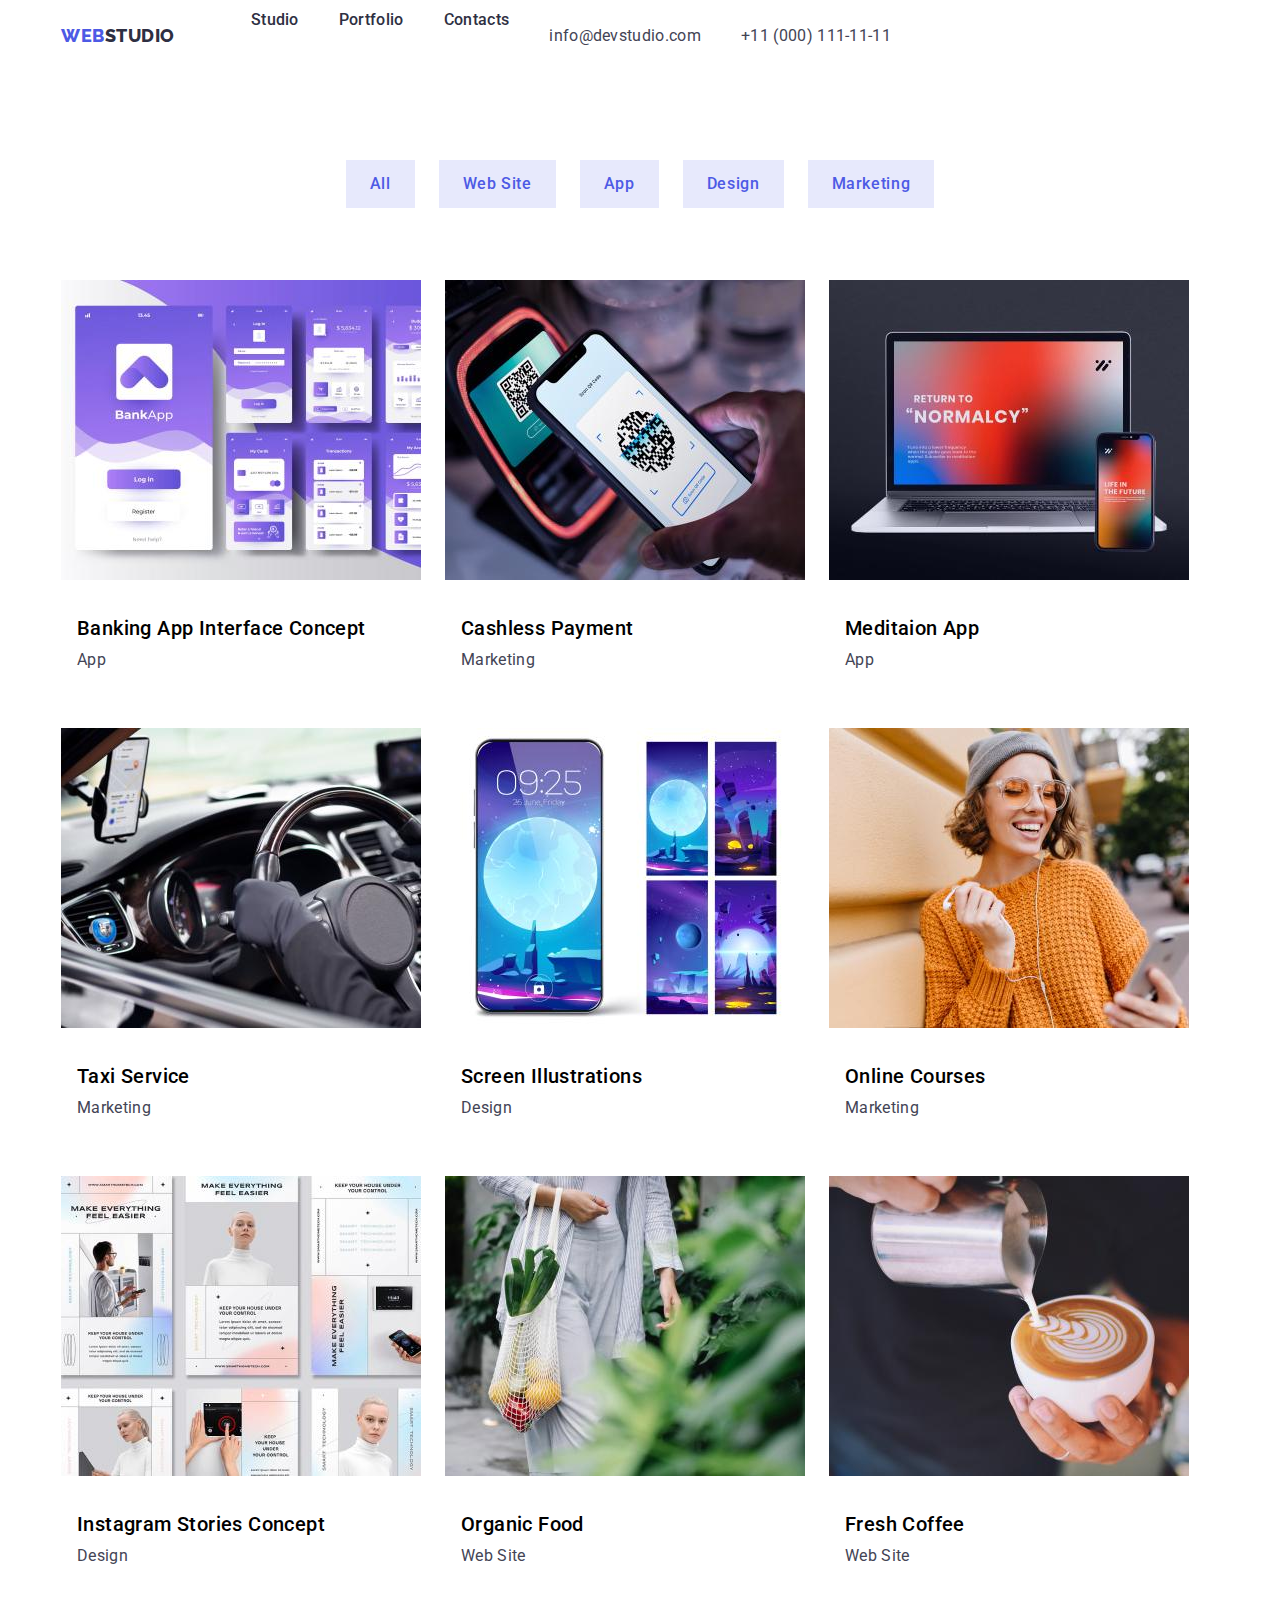
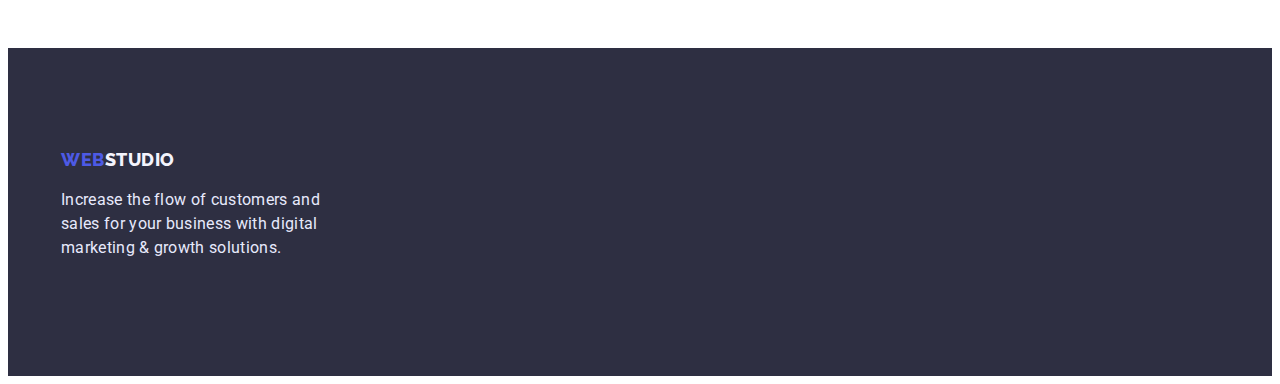
==== commit 5e9da1b2: "css,index and portfolio" ====
--- a/portfolio.html
+++ b/portfolio.html
@@ -91,7 +91,7 @@
               <img src="./images/screen.jpg" alt="Illustrations">
                 <div class="portfolio-text">
                 <h2 class="portfolio-item">Screen Illustrations</h2>
-                <p>Design</p>
+                <p class="portfolio-subtitle">Design</p>
                 </div>
               </img>
             </li>
@@ -108,6 +108,7 @@
                 <div class="portfolio-text">
                 <h2 class="portfolio-item">Instagram Stories Concept</h2>
                 <p class="portfolio-subtitle">Design</p>
+                </div>
               </img>
             </li>
             <li>
@@ -127,9 +128,11 @@
               </img>
             </li>
           </ul>
-          </div>
+          
 </div>
+</section>
       <!-- Портфоліо -->
+     
     </main>
 
 
--- a/css/styles.css
+++ b/css/styles.css
@@ -21,6 +21,8 @@
   margin-right: auto;
 }
 .list {
+  padding: 0;
+  margin: 0;
   list-style: none;
 }
 .link {
@@ -28,7 +30,7 @@
 }
 
 .logo {
-  font-family: raleway;
+  font-family: 'Raleway', sans-serif;
   font-weight: 800;
   font-size: 18px;
   line-height: 1.33;
@@ -40,7 +42,7 @@
   color: var(--iris);
 }
 .logo-span {
-  font-family: raleway;
+  font-family: 'Raleway', sans-serif;
   font-weight: 800;
   font-size: 18px;
   line-height: 1.33;
@@ -63,28 +65,23 @@
   color: var(--navyblue);
 }
 .hw-header {
+  padding-top: 24px;
+  padding-bottom: 24px;
   display: flex;
 }
 
 .hw-header-list:hover,
 .hw-header-list:focus {
-  background-color: var(--cornflower);
   color: purple;
 }
 .hw-header-list {
-  margin-top: 24px;
-  margin-bottom: 24px;
   display: flex;
   gap: 40px;
-  background-color: var(--cornflower);
-  font-weight: 500;
-  font-size: 16px;
-  line-height: 1.5;
-  letter-spacing: 0.02em;
-  color: var(--navyblue);
-  padding-right: 220px;
-  margin: auto;
-  padding: auto;
+  font-weight: 500;
+  font-size: 16px;
+  line-height: 1.5;
+  letter-spacing: 0.02em;
+  color: var(--navyblue);
 }
 .hw-header-item {
   font-weight: 500;
@@ -119,12 +116,11 @@
   background-color: var(--navyblue);
 }
 .hw-hero-title {
+  margin: 0;
   margin-left: auto;
   margin-right: auto;
   width: 496px;
-  height: 120px;
-  left: 472px;
-  top: 260px;
+
   font-weight: 700;
   font-size: 56px;
   line-height: 1.07;
@@ -133,7 +129,9 @@
 }
 
 .hw-hero-btn {
-  text-align: center;
+  border-radius: 4px;
+  justify-content: center;
+  align-items: center;
   margin-top: 48px;
   font-family: 'Roboto', sans-serif;
   font-weight: 500;
@@ -167,6 +165,8 @@
   color: var(--navyblue);
 }
 .hw-strategy-subtitle {
+  padding: 0;
+  margin: 0;
   font-size: 16px;
   line-height: 1.5;
   letter-spacing: 0.02em;
@@ -174,9 +174,12 @@
 }
 
 .hw-do {
+  padding-bottom: 120px;
   display: flex;
 }
 .hw-do-list {
+  padding: 0;
+  margin: 0;
   display: flex;
   gap: 24px;
 }
@@ -184,25 +187,31 @@
   display: flex;
 }
 .hw-team {
+  padding-top: 120px;
+  padding-bottom: 120px;
   background-color: var(--cloud);
 }
 
 .list {
 }
 .hw-do-title {
+  font-weight: 700;
+  font-size: 36px;
+  line-height: 1.11;
+  text-align: center;
+  letter-spacing: 0.02em;
+  text-transform: capitalize;
+  color: var(--navyblue);
   margin-bottom: 72px;
+}
+.hw-team-background {
+  padding-top: 32px;
+  padding-bottom: 8px;
+  background-color: var(--white);
   text-align: center;
 }
-.hw-team-background {
-  margin-top: 120px;
-  text-align: center;
-  padding-top: 32;
-  padding-bottom: 8;
-  margin: 0;
-}
 .hw-team-title {
-  padding-top: 120px;
-  padding-bottom: 72px;
+  margin-bottom: 72px;
   font-weight: 700;
   font-size: 36px;
   text-align: center;
@@ -210,10 +219,13 @@
   color: var(--navyblue);
 }
 .hw-team-item {
+  padding: 0;
+  margin: 0;
   display: flex;
   gap: 24px;
 }
 .hw-team-name {
+  margin: 8px;
   font-weight: 500;
   font-size: 20px;
   line-height: 1.2;
@@ -221,15 +233,19 @@
   color: var(--navyblue);
 }
 .hw-team-subtitle {
+  margin-top: 8px;
   font-size: 16px;
   line-height: 1.5;
   letter-spacing: 0.02em;
   color: var(--navyblue);
 }
 .hw-footer {
+  padding-top: 100px;
+  padding-bottom: 100px;
   background-color: var(--navyblue);
 }
 .footer-title {
+  margin-top: 16px;
   width: 264px;
   height: 72px;
   left: 156px;
@@ -245,7 +261,6 @@
 /* HW-1 */
 
 .header {
-  background-color: var(--cornflower);
 }
 .header-navigation {
   display: flex;
@@ -254,6 +269,8 @@
   font-family: 'Raleway', sans-serif;
 }
 .header-list {
+  padding: 0;
+  margin: 0;
   display: flex;
   gap: 40px;
   font-weight: 500;
@@ -306,7 +323,8 @@
   letter-spacing: 0.02em;
   color: var(--slate);
 }
-
+.hero-section {
+}
 .hero {
   box-sizing: border-box;
 }
@@ -324,7 +342,9 @@
   color: var(--white);
 }
 .hero-list {
-  margin: 72px;
+  margin-top: 96px;
+  justify-content: center;
+  margin-bottom: 72px;
   display: flex;
   gap: 24px;
   font-size: 16px;
@@ -334,18 +354,22 @@
 }
 
 .hero-btn {
-  width: 116px;
-  height: 48px;
-  margin: 0;
-  padding: 0;
+  margin: 0;
+  padding: 12px 24px;
   font-family: 'Roboto', sans-serif;
   font-weight: 500;
   font-size: 16px;
   line-height: 1.5;
   letter-spacing: 0.04em;
   color: var(--iris);
+  border: 0;
+  background-color: var(--cornflower);
 }
 .portfolio-text {
+  padding: 0;
+  border-left: 16px;
+  border-right: 54px;
+  border-bottom: 64px;
 }
 .portfolio-background {
   gap: 24px;
@@ -367,6 +391,11 @@
   margin-bottom: 48px;
 }
 .portfolio-item {
+  padding: 0;
+  margin: 0;
+  margin-left: 16px;
+  margin-top: 32px;
+  margin-bottom: 8px;
   font-weight: 500;
   font-size: 20px;
   line-height: 1.2;
@@ -374,6 +403,10 @@
   color: var(--navyblue) w;
 }
 .portfolio-subtitle {
+  padding: 0;
+  margin: 0;
+  margin-left: 16px;
+  margin-bottom: 32px;
   font-size: 16px;
   line-height: 1.5;
   letter-spacing: 0.02em;
@@ -381,13 +414,14 @@
 }
 
 .footer {
+  padding-top: 100px;
+  padding-bottom: 100px;
   background-color: var(--navyblue);
 }
 .footer-logo {
   font-family: 'Raleway', sans-serif;
   align-items: flex-start;
   padding: 0px;
-
   position: absolute;
   width: 115px;
   height: 22px;
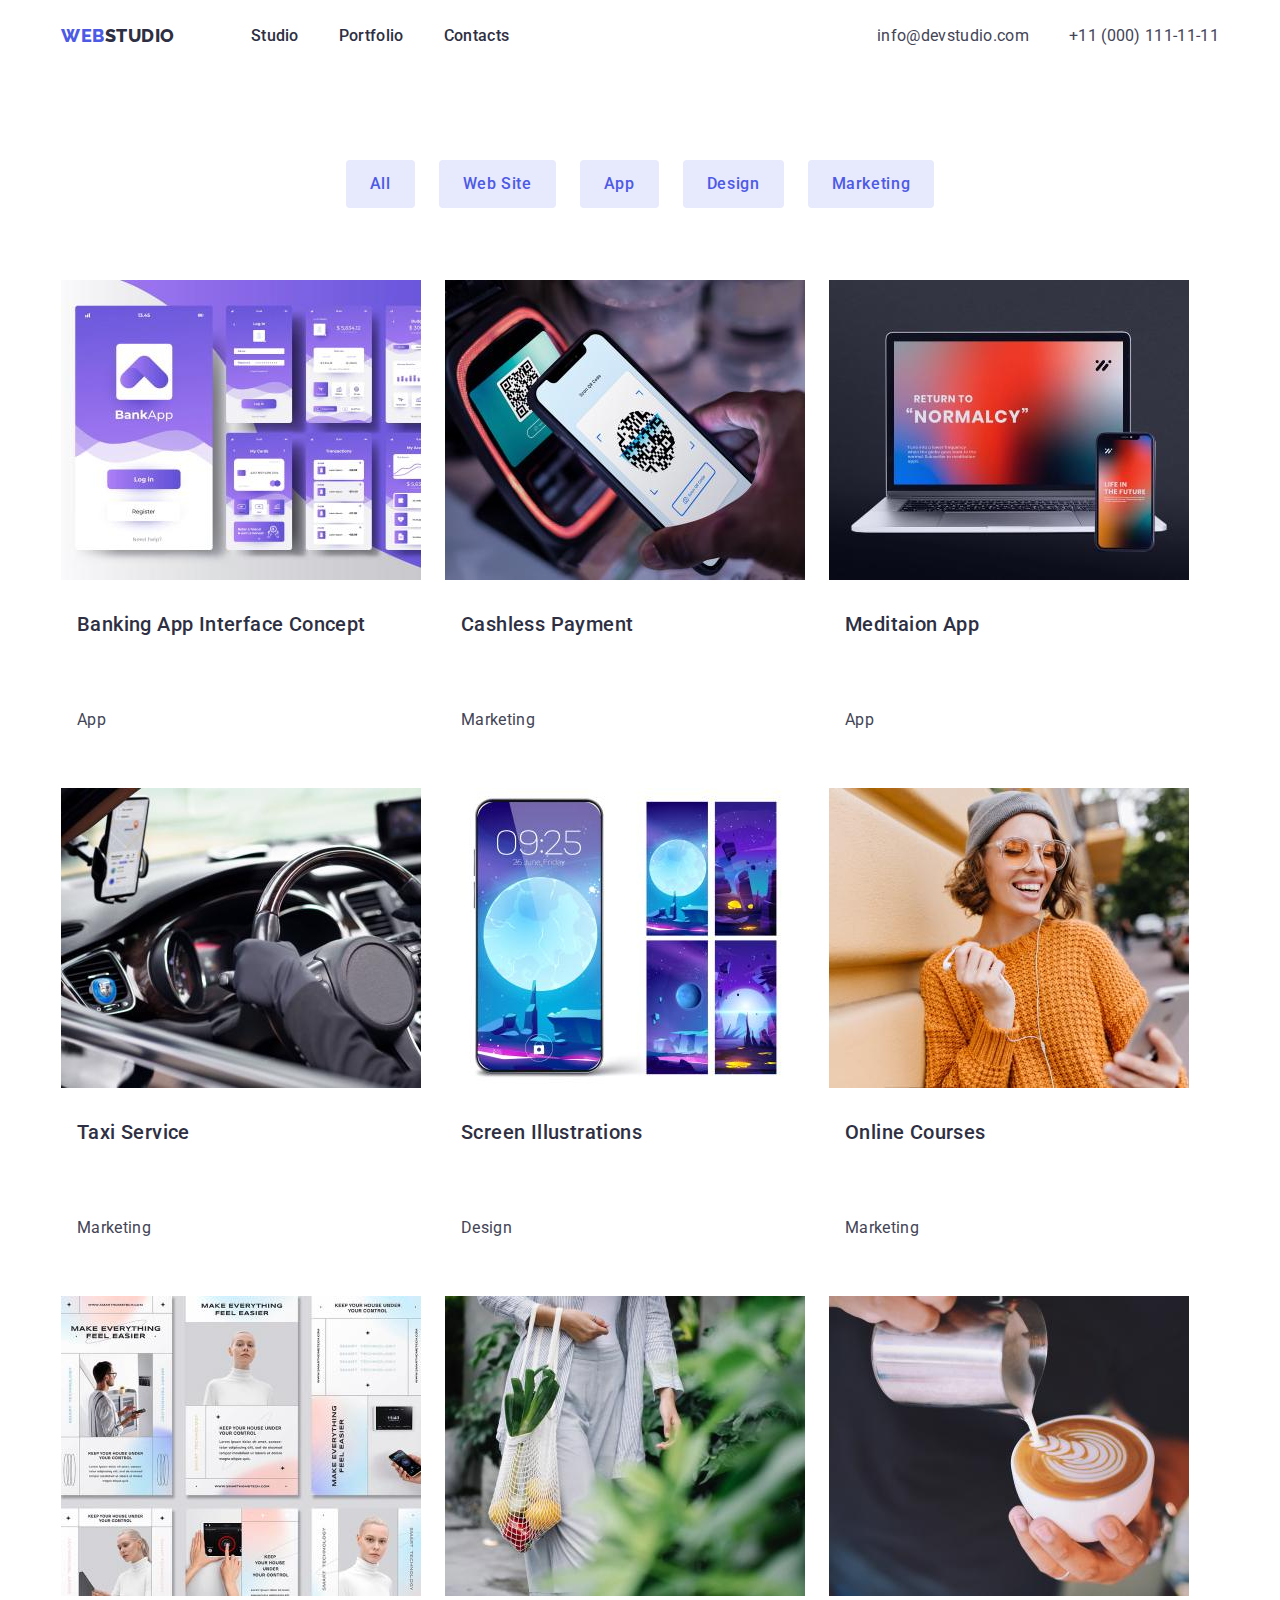
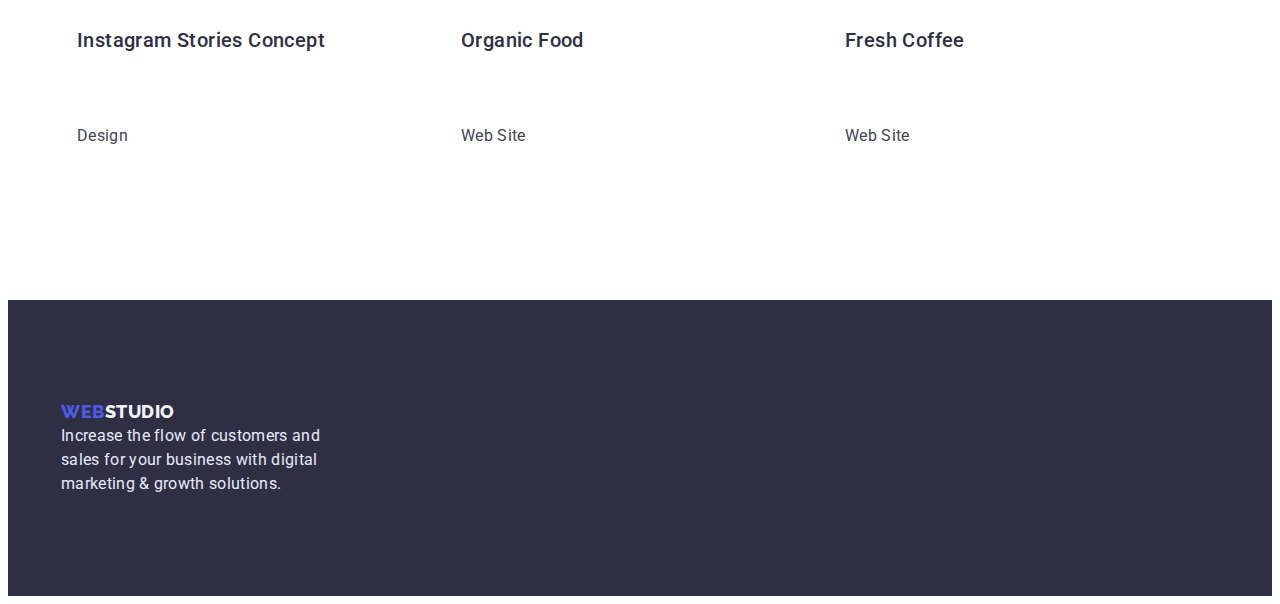
==== commit bc907d31: "css" ====
--- a/portfolio.html
+++ b/portfolio.html
@@ -28,18 +28,20 @@
         </ul>
       </nav>  
 
-       <address class="header-addres list link">
-          <ul class="header-content"> 
-            <li class="header-address-list"><a href="info@devstudio.com" class="header-mail list link">info@devstudio.com</a></li>
-        <li class="header-address-list"><a href="tel:+110001111111" class="header-tel list link">+11 (000) 111-11-11</a></li></ul>
+      <address class="header-address list link">
+      <ul class="header-content"> 
+        <li class="header-address-list"><a href="info@devstudio.com" class="header-mail list link">info@devstudio.com</a></li>
+        <li class="header-address-list"><a href="tel:+110001111111" class="header-tel list link">+11 (000) 111-11-11</a></li>
+      </ul>
       </address> 
 
     </div>
 
     </header>
     <main class="hero">
-      <div class="container">
+     
       <section class="hero-section">
+         <div class="container">
         <h1 style="display: none;">Portfolio</h1>
           <!-- Кнопки -->
 <ul class="hero-list list">
@@ -130,6 +132,7 @@
           </ul>
           
 </div>
+</div>
 </section>
       <!-- Портфоліо -->
      
--- a/css/styles.css
+++ b/css/styles.css
@@ -8,7 +8,15 @@
   --ocean: #404bbf;
   --cloud: #f4f4fd;
 }
-
+h1,
+h2,
+h3,
+h4,
+h5,
+h6,
+p {
+  margin: 0;
+}
 body {
   font-family: 'Roboto', sans-serif;
   background-color: var(--background);
@@ -20,6 +28,11 @@
   margin-left: auto;
   margin-right: auto;
 }
+img {
+  display: block;
+  max-width: 100%;
+  height: auto;
+}
 .list {
   padding: 0;
   margin: 0;
@@ -55,7 +68,14 @@
 
 /* HW-1 */
 .header-container {
-  display: flex;
+  align-items: center;
+  display: flex;
+}
+.hw-address-list {
+  margin: 0;
+  padding: 0;
+  display: flex;
+  gap: 40px;
 }
 .hw-header-link {
   font-weight: 500;
@@ -75,6 +95,7 @@
   color: purple;
 }
 .hw-header-list {
+  margin-left: auto;
   display: flex;
   gap: 40px;
   font-weight: 500;
@@ -112,15 +133,16 @@
 }
 
 .hw-hero {
+  text-align: center;
   padding: 188px 0;
   background-color: var(--navyblue);
 }
 .hw-hero-title {
+  margin-bottom: 48px;
   margin: 0;
   margin-left: auto;
   margin-right: auto;
   width: 496px;
-
   font-weight: 700;
   font-size: 56px;
   line-height: 1.07;
@@ -137,14 +159,11 @@
   font-weight: 500;
   font-size: 16px;
   line-height: 1.5;
-  display: flex;
   letter-spacing: 0.04em;
   color: var(--white);
   background-color: var(--iris);
-  width: 169px;
-  height: 56px;
-  left: 636px;
-  top: 428px;
+  min-width: 169px;
+  min-height: 56px;
 }
 .hw-strategy {
   padding: 120px 0px;
@@ -157,6 +176,7 @@
 }
 
 .hw-strategy-title {
+  font-weight: 500;
   padding: 0;
   margin: 0;
   font-size: 20px;
@@ -195,6 +215,8 @@
 .list {
 }
 .hw-do-title {
+  padding: 0;
+  margin: 0;
   font-weight: 700;
   font-size: 36px;
   line-height: 1.11;
@@ -211,6 +233,8 @@
   text-align: center;
 }
 .hw-team-title {
+  margin: 0;
+  padding: 0;
   margin-bottom: 72px;
   font-weight: 700;
   font-size: 36px;
@@ -225,7 +249,9 @@
   gap: 24px;
 }
 .hw-team-name {
-  margin: 8px;
+  margin: 0;
+  padding: 0;
+  margin-bottom: 8px;
   font-weight: 500;
   font-size: 20px;
   line-height: 1.2;
@@ -233,7 +259,8 @@
   color: var(--navyblue);
 }
 .hw-team-subtitle {
-  margin-top: 8px;
+  margin: 0;
+  padding: 0;
   font-size: 16px;
   line-height: 1.5;
   letter-spacing: 0.02em;
@@ -245,9 +272,10 @@
   background-color: var(--navyblue);
 }
 .footer-title {
+  margin: 0;
+  padding: 0;
   margin-top: 16px;
   width: 264px;
-  height: 72px;
   left: 156px;
   font-size: 16px;
   line-height: 1.5;
@@ -282,7 +310,28 @@
 .header-address-list {
   display: flex;
 }
+.header-link:hover,
+.header-link:focus {
+  color: var(--ocean);
+}
+.header-tel:hover,
+.header-mail:focus {
+  color: var(--ocean);
+}
+.header-mail:hover,
+.header-mail:focus {
+  color: var(--ocean);
+}
+.header-list:hover {
+  color: var(--ocean);
+}
 .header-item {
+}
+.header-address:hover {
+  color: var(--ocean);
+}
+.header-address:focus {
+  color: var(--ocean);
 }
 .header-link {
   font-weight: 500;
@@ -307,6 +356,7 @@
   gap: 40px;
 }
 .header-address {
+  margin-left: auto;
   display: flex;
 }
 .header-mail {
@@ -324,6 +374,8 @@
   color: var(--slate);
 }
 .hero-section {
+  padding-top: 96px;
+  padding-bottom: 72px;
 }
 .hero {
   box-sizing: border-box;
@@ -342,7 +394,6 @@
   color: var(--white);
 }
 .hero-list {
-  margin-top: 96px;
   justify-content: center;
   margin-bottom: 72px;
   display: flex;
@@ -354,6 +405,7 @@
 }
 
 .hero-btn {
+  border-radius: 4px;
   margin: 0;
   padding: 12px 24px;
   font-family: 'Roboto', sans-serif;
@@ -366,6 +418,8 @@
   background-color: var(--cornflower);
 }
 .portfolio-text {
+  border: 0 1 1 1 solid;
+  color: var(--navyblue);
   padding: 0;
   border-left: 16px;
   border-right: 54px;
@@ -391,10 +445,7 @@
   margin-bottom: 48px;
 }
 .portfolio-item {
-  padding: 0;
-  margin: 0;
-  margin-left: 16px;
-  margin-top: 32px;
+  padding: 32px 54px 64px 16px;
   margin-bottom: 8px;
   font-weight: 500;
   font-size: 20px;
@@ -403,7 +454,6 @@
   color: var(--navyblue) w;
 }
 .portfolio-subtitle {
-  padding: 0;
   margin: 0;
   margin-left: 16px;
   margin-bottom: 32px;
